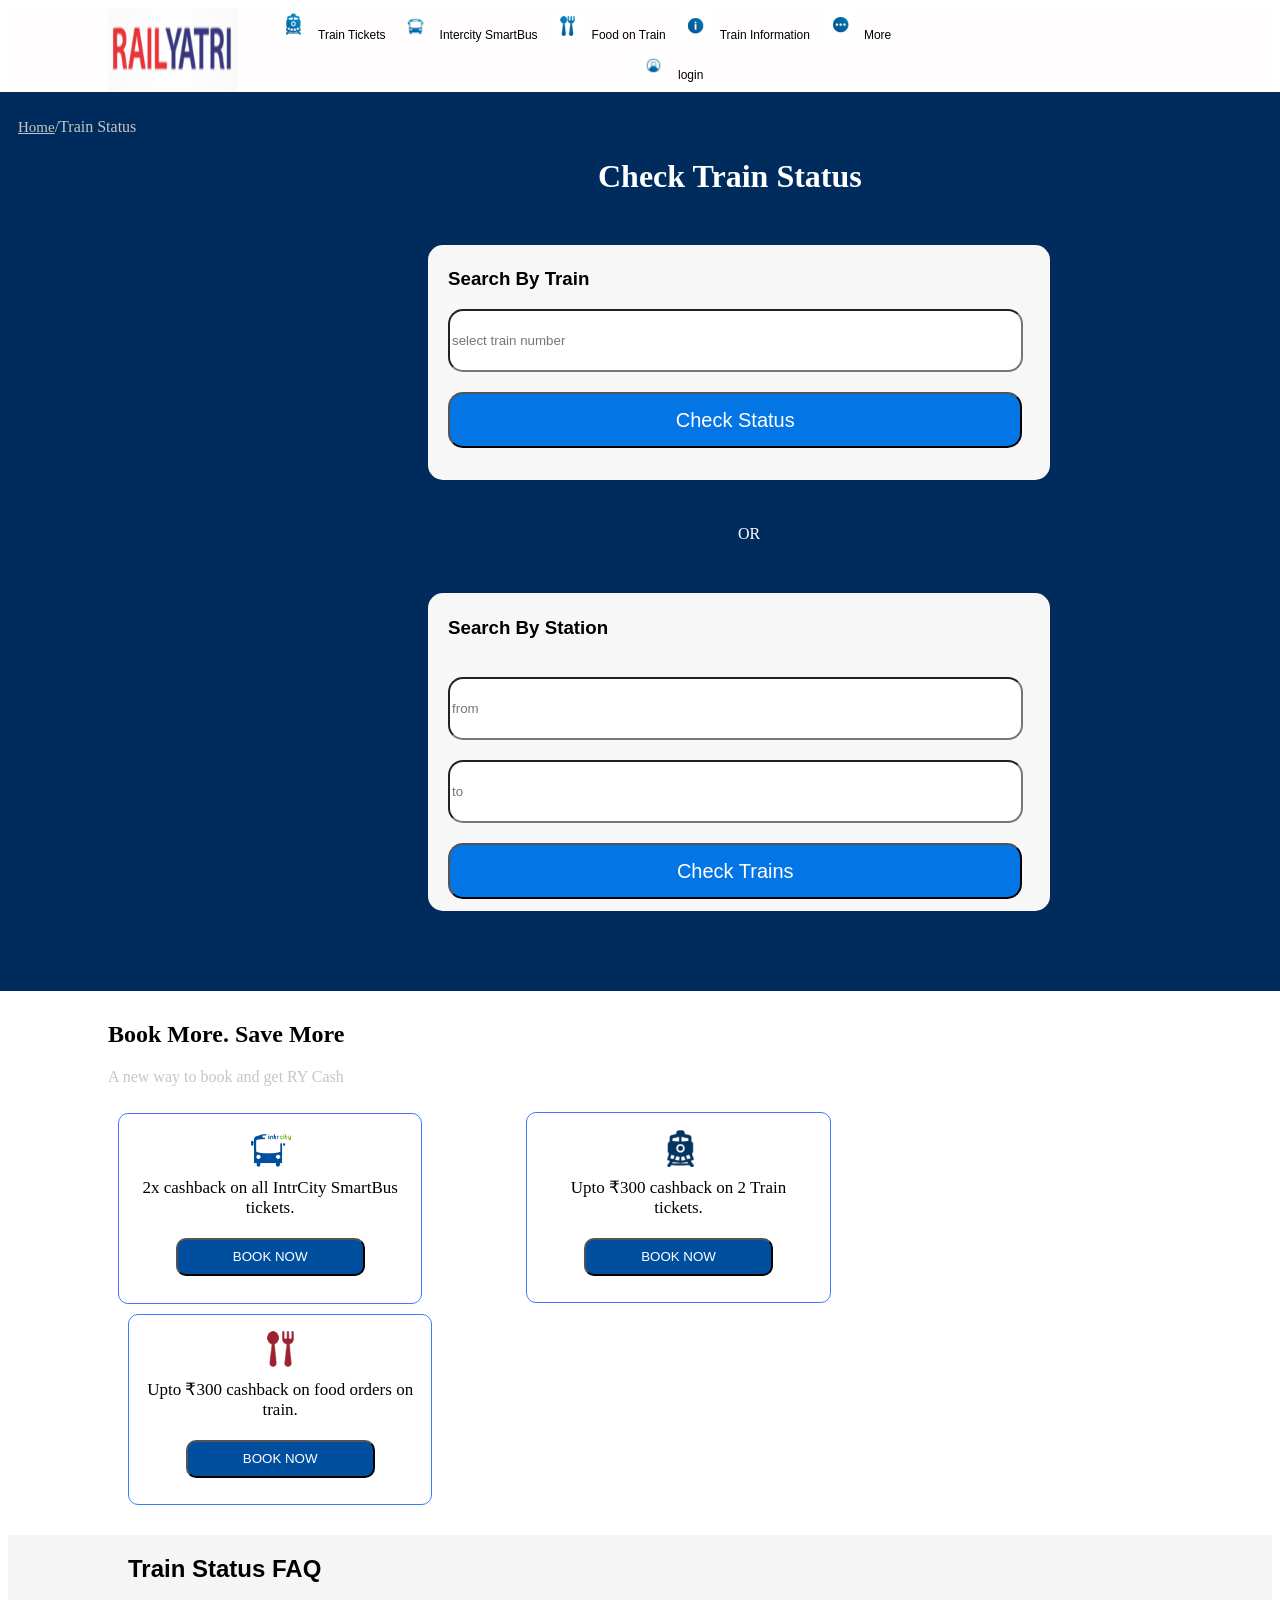
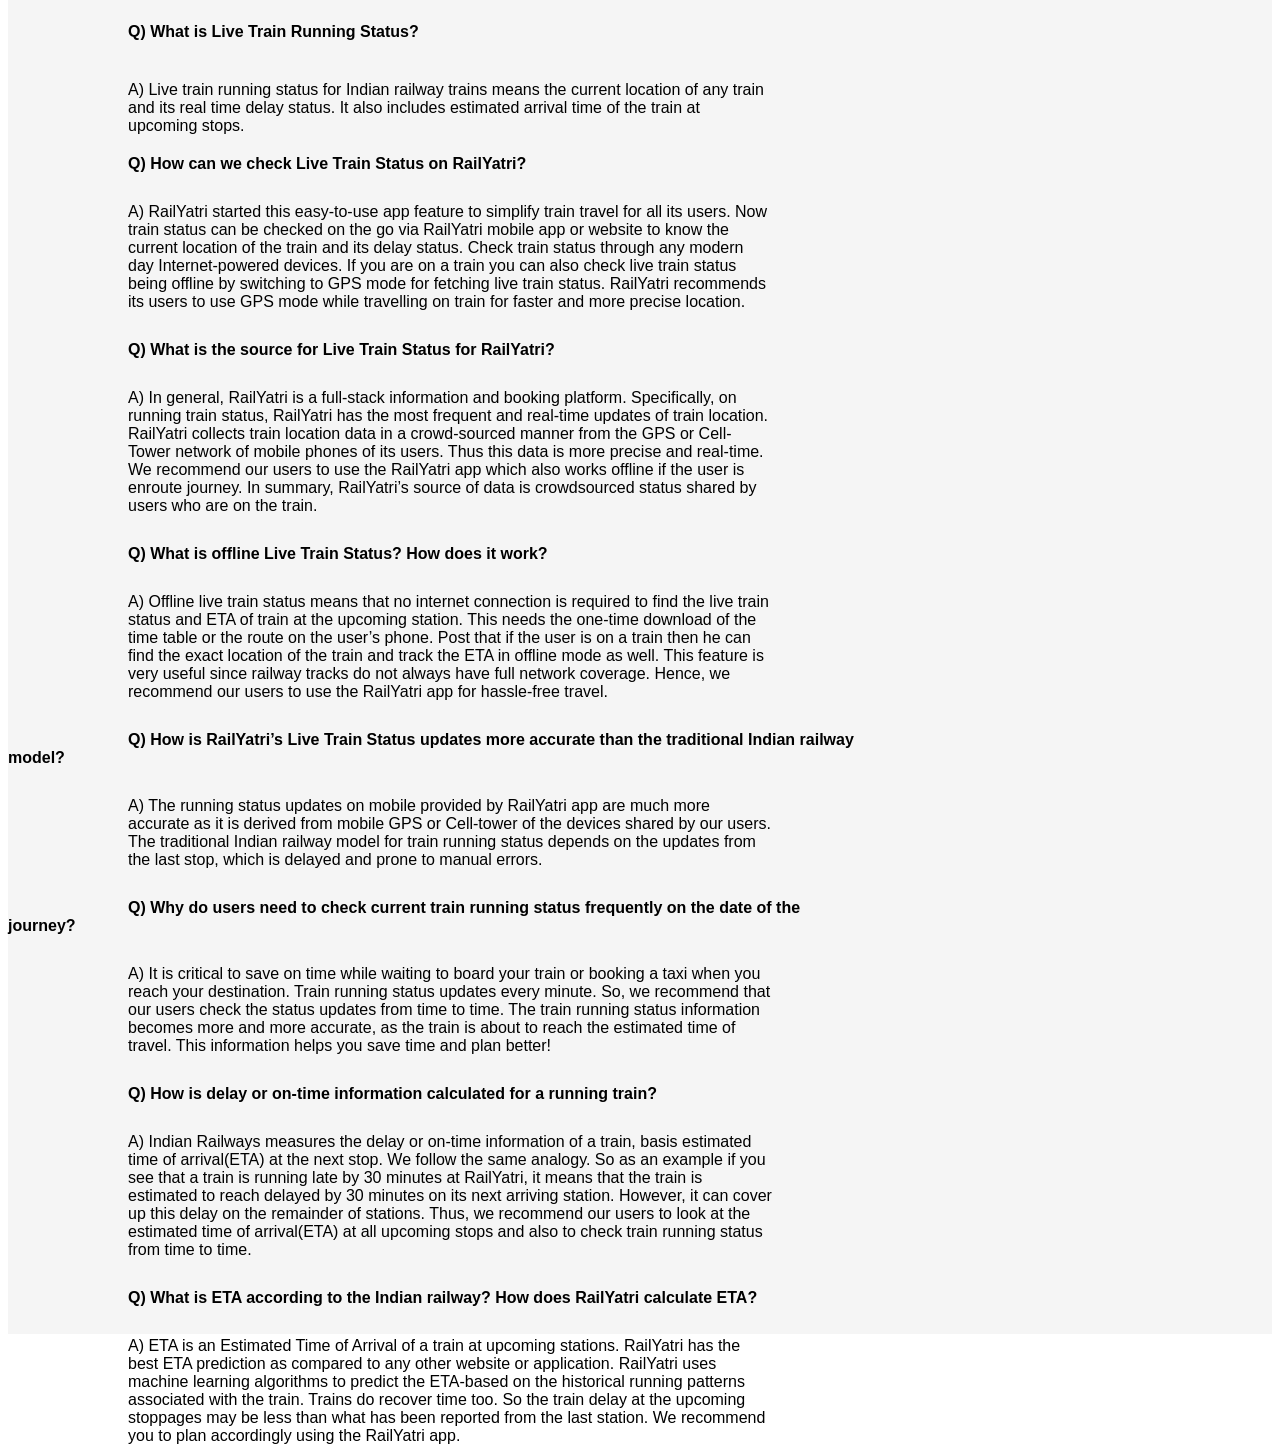
==== index.html @ 61f90746 "second chane" ====
<!DOCTYPE html>
<html lang="en">
<head>
    <meta charset="UTF-8">
    <meta http-equiv="X-UA-Compatible" content="IE=edge">
    <meta name="viewport" content="width=device-width, initial-scale=1.0">
    <title>Live Train Running Status</title>
    <link rel="stylesheet" href="style.css">
</head>
<body>
   <div class="navbar">
           <img src="1561011202376.png" alt="logo" class="navlogo">
           <div class="navlinks">
               <ul>
                   <a href="#"><li class="red"><img src="train8.jpg" alt="train" class="img1">Train Tickets</li></a>
                   <a href="#"><li class="red"><img src="bus2.jpg" alt="train" class="img1">Intercity SmartBus</li></a>
                   <a href="#"><li class="red"><img src="food2.jpg" alt="train" class="img1">Food on Train</li></a>
                   <a href="#"><li class="red"><img src="info2.jpg" alt="train" class="img1">Train Information</li></a>
                   <a href="#"><li class="red"><img src="more2.jpg" alt="train" class="img1">More</li></a>
                   <a href="#"><li class="red log"><img src="login2.jpg" alt="train" class="img1 log">login</li></a>
               </ul>
           </div>
        
    </div> 
<div class="block">
    <div><p style="color:rgb(197, 197, 197);"><a href="#" class="size">Home</a>/Train Status</p></div>
    <div class="cool"><h1>Check Train Status</h1></div>
    <div class="box1">
        <header><h3 style="font-family: -apple-system, BlinkMacSystemFont, 'Segoe UI', Roboto, Oxygen, Ubuntu, Cantarell, 'Open Sans', 'Helvetica Neue', sans-serif;">Search By Train</h3></header>
        <form>
        <input type="text" placeholder="select train number" class="box3">
        <button type="submit" class="box4" >Check Status</button>
        </form>
    </div>
   <div class="line">OR</div>
   <div class="box5">
   <header><header><h3 style="font-family: -apple-system, BlinkMacSystemFont, 'Segoe UI', Roboto, Oxygen, Ubuntu, Cantarell, 'Open Sans', 'Helvetica Neue', sans-serif;">Search By Station</h3></header></header>
   <form>
       <input type="text" placeholder="from" class="box6">
       <input type="text" placeholder="to" class="box6">
       <button type="submit" class="box4" >Check Trains</button>
   </form>
   </div>
</div>
<div class="hall">
    <h2>Book More. Save More</h2>
    <p style="color:rgb(197, 197, 197)"> A new way to book and get RY Cash</p>
    <div class="hap">
        <ul>
            <li class="box7"><img src="train.jpg" alt="train" class="img"><br>2x cashback on all IntrCity SmartBus tickets.<br><button type="submit" class="but">BOOK NOW</button></li>
            <li class="box7"><img src="train2.jpg" alt="train" class="img"><br>Upto ₹300 cashback on 2 Train<br>tickets.<br><button type="submit" class="but">BOOK NOW</button></li>
            <li class="box7"><img src="food.jpg" alt="train" class="img"><br>Upto ₹300 cashback on food orders on train.<br><button type="submit" class="but">BOOK NOW</button></li>
        </ul>
    </div>
</div>
<div class="dud">
  <div><h2 class="dud1">Train Status FAQ</h2>
<p class="dud1 dud2"><b style="margin-top: 10px; margin-bottom: 10px;">Q) What is Live Train Running Status?</b><br>
 <div style= "margin-top: 10px; margin-bottom: 20px;" class="dud1">  
A) Live train running status for Indian railway trains means the current location of any train and its real time delay status. It also includes estimated arrival time of the train at upcoming stops.<br>
</div> 

<b class="dud1" style="margin-top: 10px; margin-bottom: 10px;">Q) How can we check Live Train Status on RailYatri?</b><br>
<div style="margin-top: 10px; margin-bottom: 30px;" class="dud1">
A) RailYatri started this easy-to-use app feature to simplify train travel for all its users. Now train status can be checked on the go via RailYatri mobile app or website to know the current location of the train and its delay status. Check train status through any modern day Internet-powered devices. If you are on a train you can also check live train status being offline by switching to GPS mode for fetching live train status. RailYatri recommends its users to use GPS mode while travelling on train for faster and more precise location.<br>
</div>

<b class="dud1" style="margin-top: 10px; margin-bottom: 10px;">Q) What is the source for Live Train Status for RailYatri?</b><br>
<div style="margin-top: 10px; margin-bottom: 30px;" class="dud1">
A) In general, RailYatri is a full-stack information and booking platform. Specifically, on running train status, RailYatri has the most frequent and real-time updates of train location. RailYatri collects train location data in a crowd-sourced manner from the GPS or Cell-Tower network of mobile phones of its users. Thus this data is more precise and real-time. We recommend our users to use the RailYatri app which also works offline if the user is enroute journey. In summary, RailYatri’s source of data is crowdsourced status shared by users who are on the train.<br>
</div>

<b class="dud1" style="margin-top: 10px; margin-bottom: 10px;">Q) What is offline Live Train Status? How does it work?</b><br>
<div style="margin-top: 10px; margin-bottom: 30px;" class="dud1">
A) Offline live train status means that no internet connection is required to find the live train status and ETA of train at the upcoming station. This needs the one-time download of the time table or the route on the user’s phone. Post that if the user is on a train then he can find the exact location of the train and track the ETA in offline mode as well. This feature is very useful since railway tracks do not always have full network coverage. Hence, we recommend our users to use the RailYatri app for hassle-free travel.<br>
</div>

<b class="dud1" style="margin-top: 10px; margin-bottom: 10px;">Q) How is RailYatri’s Live Train Status updates more accurate than the traditional Indian railway model?</b><br>
<div style="margin-top: 10px; margin-bottom: 30px;" class="dud1">A) The running status updates on mobile provided by RailYatri app are much more accurate as it is derived from mobile GPS or Cell-tower of the devices shared by our users. The traditional Indian railway model for train running status depends on the updates from the last stop, which is delayed and prone to manual errors.<br>
</div>

<b class="dud1" style="margin-top: 10px; margin-bottom: 10px;">Q) Why do users need to check current train running status frequently on the date of the journey?</b><br>
<div style="margin-top: 10px; margin-bottom: 30px;" class="dud1">A) It is critical to save on time while waiting to board your train or booking a taxi when you reach your destination. Train running status updates every minute. So, we recommend that our users check the status updates from time to time. The train running status information becomes more and more accurate, as the train is about to reach the estimated time of travel. This information helps you save time and plan better!<br>
</div>

<b class="dud1" style="margin-top: 10px; margin-bottom: 10px;">Q) How is delay or on-time information calculated for a running train?</b><br>
<div style="margin-top: 10px; margin-bottom: 30px;" class="dud1">A) Indian Railways measures the delay or on-time information of a train, basis estimated time of arrival(ETA) at the next stop. We follow the same analogy. So as an example if you see that a train is running late by 30 minutes at RailYatri, it means that the train is estimated to reach delayed by 30 minutes on its next arriving station. However, it can cover up this delay on the remainder of stations. Thus, we recommend our users to look at the estimated time of arrival(ETA) at all upcoming stops and also to check train running status from time to time.<br>
</div>

<b class="dud1" style="margin-top: 10px; margin-bottom: 10px;">Q) What is ETA according to the Indian railway? How does RailYatri calculate ETA?</b><br>
<div style="margin-top: 10px; margin-bottom: 30px;" class="dud1">A) ETA is an Estimated Time of Arrival of a train at upcoming stations. RailYatri has the best ETA prediction as compared to any other website or application. RailYatri uses machine learning algorithms to predict the ETA-based on the historical running patterns associated with the train. Trains do recover time too. So the train delay at the upcoming stoppages may be less than what has been reported from the last station. We recommend you to plan accordingly using the RailYatri app.<br></p>
</div>
</div>
</body>
</html>
---- style.css ----
.navbar{
    display: flex;
    padding: 60px, 160px;
    background-color: rgb(255, 253, 253);
}
.navlogo{
    width: 130px;
    margin-left: 100px;
    border-radius: 5%;
}
.navlinks{
flex: 1;
}
.navlinks ul{
     margin-left: 0px;
     display: inline;
}
.navlinks ul li{
    list-style: none;
    display: inline-block;
    margin-left: 0px;
    margin-right: 10px;
    padding: 10px, 0px;
    font-size: 12px;
}
.size{
    text-align: left;
    font-size: 15px;
    color: rgb(197, 197, 197);
}
.block{
    margin-left: -10px;
    margin-right: -10px;
    margin-top: 0px;
    padding:  80px;
    background-color: #002c5d;
    padding-left: 20px;
    padding-top: 10px;
}
.cool{
    margin-left: 580px;
    color: white
}
.box1{
    width: 8cm;
    height: 0.8cm;
    margin-left: 410px;
    margin-top: 50px;
    margin-right: 0px;
    background: #f7f7f7;
    border-radius: 15px;
     padding-left: 20px;
     padding-top: 5px;
     padding-bottom: 200px;
     padding-right: 300px;
    }
.box2{
    margin-top: 10px;
    margin-bottom: 10px;
    padding: 80px;
    width: 11.1cm;
    height: 0.02cm;
    background: white;
    border-radius: 15px;
}
.box3{
    width: 15cm;
    height: 15mm;
    border-radius: 15px;
    font-family: -apple-system, BlinkMacSystemFont, 'Segoe UI', Roboto, Oxygen, Ubuntu, Cantarell, 'Open Sans', 'Helvetica Neue', sans-serif;
}
.box4{
    margin-top: 20px;
    width: 15.2cm;
    height: 15mm;
    background: #0475e5;
    color: white;
    font-size: 20px;
    border-radius: 15px;
    font-family: -apple-system, BlinkMacSystemFont, 'Segoe UI', Roboto, Oxygen, Ubuntu, Cantarell, 'Open Sans', 'Helvetica Neue', sans-serif;
}
.line{
    margin-left: 720px;
    margin-top: 45px;
    color:white;
}
.box5{
    width: 8cm;
    height: 3cm;
    margin-left: 410px;
    margin-top: 50px;
    margin-right: 0px;
    background: #f7f7f7;
    border-radius: 15px;
     padding-left: 20px;
     padding-top: 5px;
     padding-bottom: 200px;
     padding-right: 300px;
    }
    .box6{
        width: 15cm;
        height: 15mm;
        border-radius: 15px;
        margin-top: 20px;
        font-family: -apple-system, BlinkMacSystemFont, 'Segoe UI', Roboto, Oxygen, Ubuntu, Cantarell, 'Open Sans', 'Helvetica Neue', sans-serif;
    }
.hall{
    margin-left: 100px;
    margin-top: 30px;
}
.box7{
    width: 8cm;
    height: 5cm;
    background: white;
    border-radius: 10px;
    border-style: solid;
    border-color: rgb(61, 122, 255);
    border-width: 1px;
}
.hap{
    flex: 5;
}
.hap ul{
    margin-left: -50px;
     display: inline;
}
.hap ul li{
    list-style: none;
    display: inline-block;
    margin-left: 20px;
    margin-right: 80px;
    padding: 10px, 50px;
    font-size: 17px;
    margin-top: 10px;
    text-align: center;
    
}
.but{
    margin-top: 20px;
    height: 1cm;
    width:  5cm;
    font-family: -apple-system, BlinkMacSystemFont, 'Segoe UI', Roboto, Oxygen, Ubuntu, Cantarell, 'Open Sans', 'Helvetica Neue', sans-serif;
    background: #004f9e;
    color: white;
    border-radius: 10px;
}
.img{
    width: 50px;
    margin-top: 10px;
}
.img1{
    width: 30px;
    margin-left: 0px;
    margin-right: 10px;
    margin-top: 0px;
    border-radius: 5%;
    margin-bottom: 0px;
    
}
.red{
    margin-bottom: 10px;
    color: black;
    font-family: -apple-system, BlinkMacSystemFont, 'Segoe UI', Roboto, Oxygen, Ubuntu, Cantarell, 'Open Sans', 'Helvetica Neue', sans-serif;
}
.log{
    margin-left: 400px;
}
.dud{
    margin-top: 30px;
    width: 100%;
    height: 37cm;
    background-color: #f5f5f5;
}
.dud1{
    margin-left: 80px;
    margin-bottom: 10px;
    padding-top: 20px;
    padding-left: 40px;
    padding-right: 200px;
    margin-right: 300px;
    font-family: -apple-system, BlinkMacSystemFont, 'Segoe UI', Roboto, Oxygen, Ubuntu, Cantarell, 'Open Sans', 'Helvetica Neue', sans-serif;
}
.dud2{
    margin-top: 20px;
    margin-bottom: 20px;
    color: black;
    font-family: -apple-system, BlinkMacSystemFont, 'Segoe UI', Roboto, Oxygen, Ubuntu, Cantarell, 'Open Sans', 'Helvetica Neue', sans-serif;
}
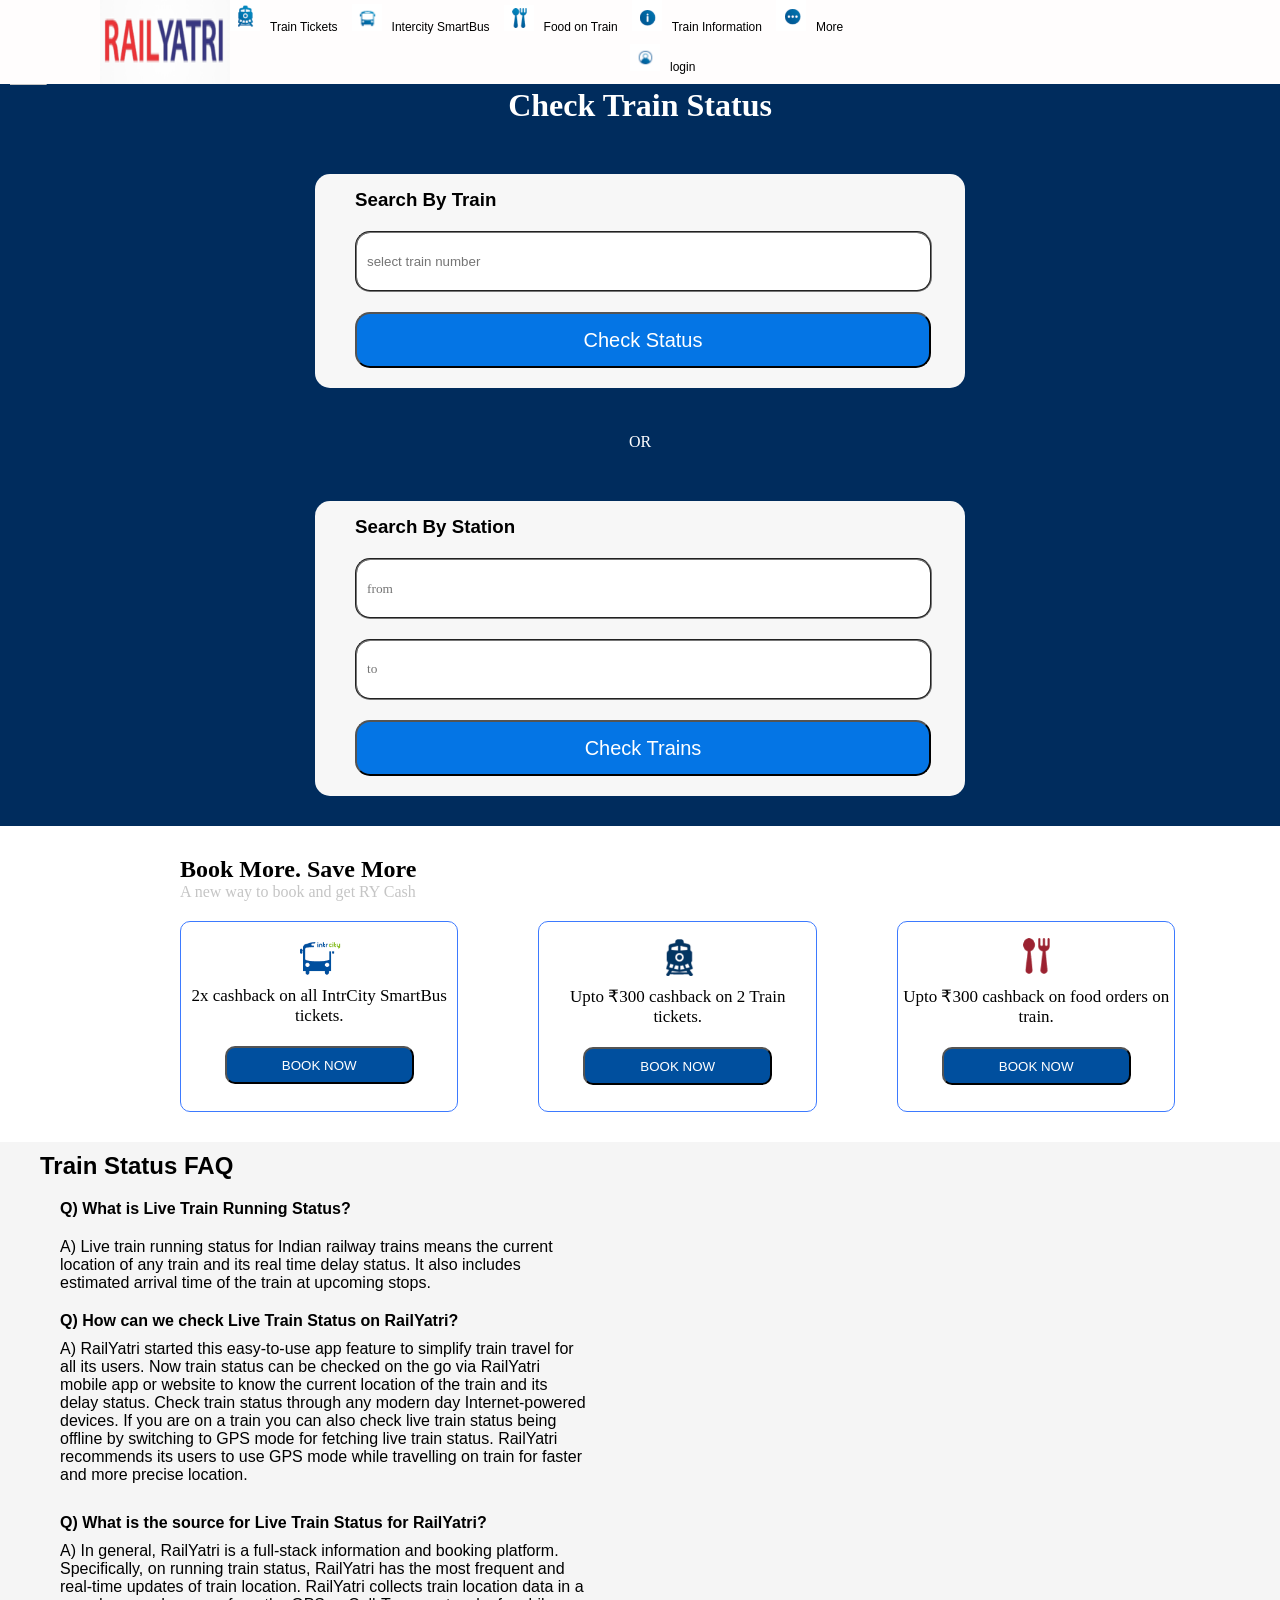
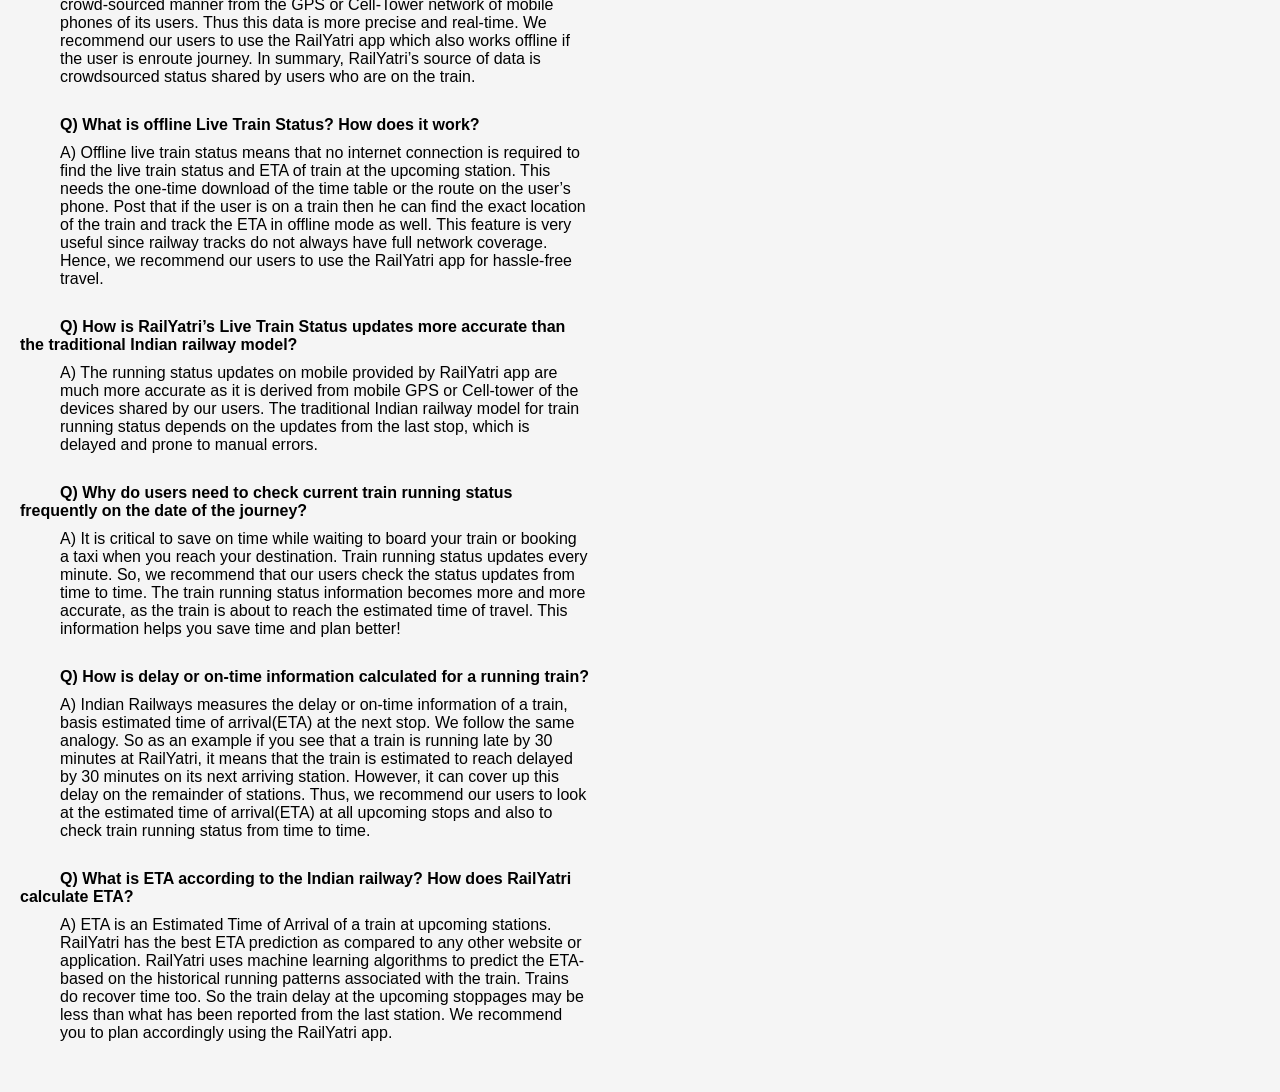
==== commit 3481e07d: "changess" ====
--- a/index.html
+++ b/index.html
@@ -6,10 +6,11 @@
     <meta name="viewport" content="width=device-width, initial-scale=1.0">
     <title>Live Train Running Status</title>
     <link rel="stylesheet" href="style.css">
+    <link rel="stylesheet" href="https://cdnjs.cloudflare.com/ajax/libs/font-awesome/4.7.0/css/font-awesome.min.css">
 </head>
 <body>
    <div class="navbar">
-           <img src="1561011202376.png" alt="logo" class="navlogo">
+           <img src="1561011202376.jpg" alt="logo" class="navlogo">
            <div class="navlinks">
                <ul>
                    <a href="#"><li class="red"><img src="train8.jpg" alt="train" class="img1">Train Tickets</li></a>
@@ -20,13 +21,12 @@
                    <a href="#"><li class="red log"><img src="login2.jpg" alt="train" class="img1 log">login</li></a>
                </ul>
            </div>
-        
     </div> 
 <div class="block">
-    <div><p style="color:rgb(197, 197, 197);"><a href="#" class="size">Home</a>/Train Status</p></div>
+    <div><p style="color:rgb(197, 197, 197);" class="size"><a href="#">Home</a>/Train Status</p></div>
     <div class="cool"><h1>Check Train Status</h1></div>
     <div class="box1">
-        <header><h3 style="font-family: -apple-system, BlinkMacSystemFont, 'Segoe UI', Roboto, Oxygen, Ubuntu, Cantarell, 'Open Sans', 'Helvetica Neue', sans-serif;">Search By Train</h3></header>
+        <header><h3 style="font-family: -apple-system, BlinkMacSystemFont, 'Segoe UI', Roboto, Oxygen, Ubuntu, Cantarell, 'Open Sans', 'Helvetica Neue', sans-serif; margin-left: 30px; margin-top: 10px;">Search By Train</h3></header>
         <form>
         <input type="text" placeholder="select train number" class="box3">
         <button type="submit" class="box4" >Check Status</button>
@@ -34,7 +34,7 @@
     </div>
    <div class="line">OR</div>
    <div class="box5">
-   <header><header><h3 style="font-family: -apple-system, BlinkMacSystemFont, 'Segoe UI', Roboto, Oxygen, Ubuntu, Cantarell, 'Open Sans', 'Helvetica Neue', sans-serif;">Search By Station</h3></header></header>
+   <header><header><h3 style="font-family: -apple-system, BlinkMacSystemFont, 'Segoe UI', Roboto, Oxygen, Ubuntu, Cantarell, 'Open Sans', 'Helvetica Neue', sans-serif; margin-left: 30px; margin-top: 10px;">Search By Station</h3></header></header>
    <form>
        <input type="text" placeholder="from" class="box6">
        <input type="text" placeholder="to" class="box6">
@@ -55,6 +55,7 @@
 </div>
 <div class="dud">
   <div><h2 class="dud1">Train Status FAQ</h2>
+<div class="dud3">
 <p class="dud1 dud2"><b style="margin-top: 10px; margin-bottom: 10px;">Q) What is Live Train Running Status?</b><br>
  <div style= "margin-top: 10px; margin-bottom: 20px;" class="dud1">  
 A) Live train running status for Indian railway trains means the current location of any train and its real time delay status. It also includes estimated arrival time of the train at upcoming stops.<br>
@@ -91,5 +92,6 @@
 <div style="margin-top: 10px; margin-bottom: 30px;" class="dud1">A) ETA is an Estimated Time of Arrival of a train at upcoming stations. RailYatri has the best ETA prediction as compared to any other website or application. RailYatri uses machine learning algorithms to predict the ETA-based on the historical running patterns associated with the train. Trains do recover time too. So the train delay at the upcoming stoppages may be less than what has been reported from the last station. We recommend you to plan accordingly using the RailYatri app.<br></p>
 </div>
 </div>
+</div>
 </body>
 </html>
--- a/style.css
+++ b/style.css
@@ -1,7 +1,16 @@
+*{
+    overflow-x: visible;
+    margin: 0;
+    padding: 0;
+}
 .navbar{
     display: flex;
-    padding: 60px, 160px;
+   width: 100%;
     background-color: rgb(255, 253, 253);
+    position: fixed;
+    top: 0px;
+    left: 0px;
+    right: 0px;
 }
 .navlogo{
     width: 130px;
@@ -9,7 +18,9 @@
     border-radius: 5%;
 }
 .navlinks{
-flex: 1;
+display: flex;
+align-items: center;
+align-self: center;
 }
 .navlinks ul{
      margin-left: 0px;
@@ -20,120 +31,143 @@
     display: inline-block;
     margin-left: 0px;
     margin-right: 10px;
-    padding: 10px, 0px;
     font-size: 12px;
 }
 .size{
     text-align: left;
+    margin-left: 10px;
     font-size: 15px;
     color: rgb(197, 197, 197);
 }
+.size a{
+    color: rgb(197, 197, 197);
+}
 .block{
-    margin-left: -10px;
-    margin-right: -10px;
-    margin-top: 0px;
-    padding:  80px;
+    width: 100%;
+    margin-top: 50px;
     background-color: #002c5d;
-    padding-left: 20px;
-    padding-top: 10px;
+    padding-top: 20px;
+    padding-bottom: 30px;
+    height: auto;
 }
 .cool{
-    margin-left: 580px;
+    text-align: center;
     color: white
 }
 .box1{
-    width: 8cm;
-    height: 0.8cm;
-    margin-left: 410px;
+    width: 50%;
+    height: auto;
+    margin-left: auto;
     margin-top: 50px;
-    margin-right: 0px;
+    margin-right: auto;
     background: #f7f7f7;
     border-radius: 15px;
-     padding-left: 20px;
      padding-top: 5px;
-     padding-bottom: 200px;
-     padding-right: 300px;
-    }
-.box2{
-    margin-top: 10px;
+    padding-bottom: 10px;
+     padding-left: 10px;
+     padding-right: 0px;
+     display: block;
+    align-content: center;
+    }
+.box3{
+    margin-top: 20px;
+    padding-left: 10px;
+    width: 88%;
+    height: 15mm;
+    margin-right: -10px;
+    border-radius: 15px;
+    border-style: groove;
+    margin-left: 30px;
+    margin-right: auto;
+    font-family: -apple-system, BlinkMacSystemFont, 'Segoe UI', Roboto, Oxygen, Ubuntu, Cantarell, 'Open Sans', 'Helvetica Neue', sans-serif;
+}
+.box4{
+    margin-top: 20px;
+    width: 90%;
     margin-bottom: 10px;
-    padding: 80px;
-    width: 11.1cm;
-    height: 0.02cm;
-    background: white;
-    border-radius: 15px;
-}
-.box3{
-    width: 15cm;
-    height: 15mm;
-    border-radius: 15px;
-    font-family: -apple-system, BlinkMacSystemFont, 'Segoe UI', Roboto, Oxygen, Ubuntu, Cantarell, 'Open Sans', 'Helvetica Neue', sans-serif;
-}
-.box4{
-    margin-top: 20px;
-    width: 15.2cm;
     height: 15mm;
     background: #0475e5;
     color: white;
     font-size: 20px;
     border-radius: 15px;
-    font-family: -apple-system, BlinkMacSystemFont, 'Segoe UI', Roboto, Oxygen, Ubuntu, Cantarell, 'Open Sans', 'Helvetica Neue', sans-serif;
+    margin-left: 30px;
+    margin-right: auto;
+    font-family: -apple-system, BlinkMacSystemFont, 'Segoe UI', Roboto, Oxygen, Ubuntu, Cantarell, 'Open Sans', 'Helvetica Neue', sans-serif;
+   
 }
 .line{
-    margin-left: 720px;
+    text-align: center;
     margin-top: 45px;
     color:white;
 }
 .box5{
-    width: 8cm;
-    height: 3cm;
-    margin-left: 410px;
+    width: 50%;
+    height: auto;
+    margin-left: auto;
     margin-top: 50px;
-    margin-right: 0px;
+    margin-right: auto;
     background: #f7f7f7;
     border-radius: 15px;
-     padding-left: 20px;
      padding-top: 5px;
-     padding-bottom: 200px;
-     padding-right: 300px;
+     padding-bottom: 10px;
+     padding-left: 10px;
+     padding-right: 0px;
+     display: block;
+    align-content: center;
     }
     .box6{
-        width: 15cm;
+        margin-top: 20px;
+        padding-left: 10px;
+        width: 88%;
         height: 15mm;
+        margin-right: -10px;
         border-radius: 15px;
-        margin-top: 20px;
-        font-family: -apple-system, BlinkMacSystemFont, 'Segoe UI', Roboto, Oxygen, Ubuntu, Cantarell, 'Open Sans', 'Helvetica Neue', sans-serif;
+        border-style: groove;
+        margin-left: 30px;
+        margin-right: auto;
+        font-family: -app
     }
 .hall{
     margin-left: 100px;
     margin-top: 30px;
 }
+.hall h2{
+    margin-left: 80px;
+}
+.hall p{
+    margin-left: 80px;
+}
 .box7{
-    width: 8cm;
+    width: 40%;
     height: 5cm;
     background: white;
     border-radius: 10px;
     border-style: solid;
     border-color: rgb(61, 122, 255);
     border-width: 1px;
+   
 }
 .hap{
-    flex: 5;
+   display: flex;
+   justify-content: space-between;
+   align-items: center;
+   margin-left: auto;
+   margin-right: auto;
+   z-index: 10;
+   flex-shrink: 2;
 }
 .hap ul{
-    margin-left: -50px;
-     display: inline;
+  display: flex;
+   flex-shrink: 2;
 }
 .hap ul li{
     list-style: none;
-    display: inline-block;
-    margin-left: 20px;
-    margin-right: 80px;
-    padding: 10px, 50px;
+    display: inline;
+    margin-left: 80px;
+    margin-right: auto;
     font-size: 17px;
-    margin-top: 10px;
+    margin-top: 20px;
     text-align: center;
-    
 }
 .but{
     margin-top: 20px;
@@ -147,6 +181,7 @@
 .img{
     width: 50px;
     margin-top: 10px;
+    
 }
 .img1{
     width: 30px;
@@ -155,34 +190,136 @@
     margin-top: 0px;
     border-radius: 5%;
     margin-bottom: 0px;
-    
+   
 }
 .red{
     margin-bottom: 10px;
     color: black;
     font-family: -apple-system, BlinkMacSystemFont, 'Segoe UI', Roboto, Oxygen, Ubuntu, Cantarell, 'Open Sans', 'Helvetica Neue', sans-serif;
+    
 }
 .log{
     margin-left: 400px;
+    
 }
 .dud{
     margin-top: 30px;
     width: 100%;
-    height: 37cm;
+    height: auto;
     background-color: #f5f5f5;
+    padding-top: 10px;
+    padding-bottom: 20px;
+}
+.dud3{
+    max-width: 570px;
+
+    margin-left: 20px;
+    margin-right: 10px;
 }
 .dud1{
-    margin-left: 80px;
+    margin-left: 40px;
     margin-bottom: 10px;
-    padding-top: 20px;
-    padding-left: 40px;
-    padding-right: 200px;
-    margin-right: 300px;
-    font-family: -apple-system, BlinkMacSystemFont, 'Segoe UI', Roboto, Oxygen, Ubuntu, Cantarell, 'Open Sans', 'Helvetica Neue', sans-serif;
+    font-family: -apple-system, BlinkMacSystemFont, 'Segoe UI', Roboto, Oxygen, Ubuntu, Cantarell, 'Open Sans', 'Helvetica Neue', sans-serif;
+    
 }
 .dud2{
     margin-top: 20px;
     margin-bottom: 20px;
     color: black;
     font-family: -apple-system, BlinkMacSystemFont, 'Segoe UI', Roboto, Oxygen, Ubuntu, Cantarell, 'Open Sans', 'Helvetica Neue', sans-serif;
-}
+    
+}
+@media screen and (max-width: 650px){
+    .navbar{
+        display: flex;
+        height: auto;
+    }
+    .navlogo{
+        margin-left: 0;
+    }
+    .navlinks ul{
+        display: none;
+    }
+    .block{
+        margin-top: 40px;
+        width: 100%;
+        text-align: center;
+        overflow-x: hidden;
+    }
+    .cool{
+        text-align: center;
+        margin-left: 0px;
+        margin-top: 10px;
+    }
+    .box1{
+        width: 80%;
+        margin-left: auto;
+        margin-right: auto;
+        text-align: left;
+        padding: 0;
+        height: auto;
+        padding-top: 10px;
+        padding-bottom: 10px;
+    }
+    .box3{
+        width: 90%;
+        border-style: groove;
+        margin-top: 10px;
+        margin-left: 10px;
+    }
+    .box4{
+        width: 95%;
+        margin-left: 10px;
+    }
+    .line{
+        text-align: center;
+        margin-left: 0;
+    }
+    .box5{
+        width: 80%;
+        margin-left: auto;
+        margin-right: auto;
+        text-align: left;
+        padding: 0;
+        height: auto;
+        padding-top: 10px;
+        padding-bottom: 10px;
+    }
+    .box6{
+        width: 90%;
+        border-style: groove;
+        margin-left: 10px;
+    }
+    .hap{
+        display: block;
+        margin-left: auto;
+        margin-right: auto;
+        text-align: center;
+    }
+    .hap ul{
+        display: block;
+        margin-top: 50px;
+    }
+    .hap ul li{
+        display: block;
+        margin-left: 0px;
+    }
+    .hall h2{
+       margin-left: -80px;
+       text-align: center;
+    }
+    .hall p{
+        margin-left: -80px;
+        text-align: center;
+    }
+    .box7{
+        width: 80%;
+    }
+    .checkbtn{
+       margin-left: 330px;
+       display: block;
+    }
+    #check:checked ~ ul{
+        left: 100%;
+    }
+}
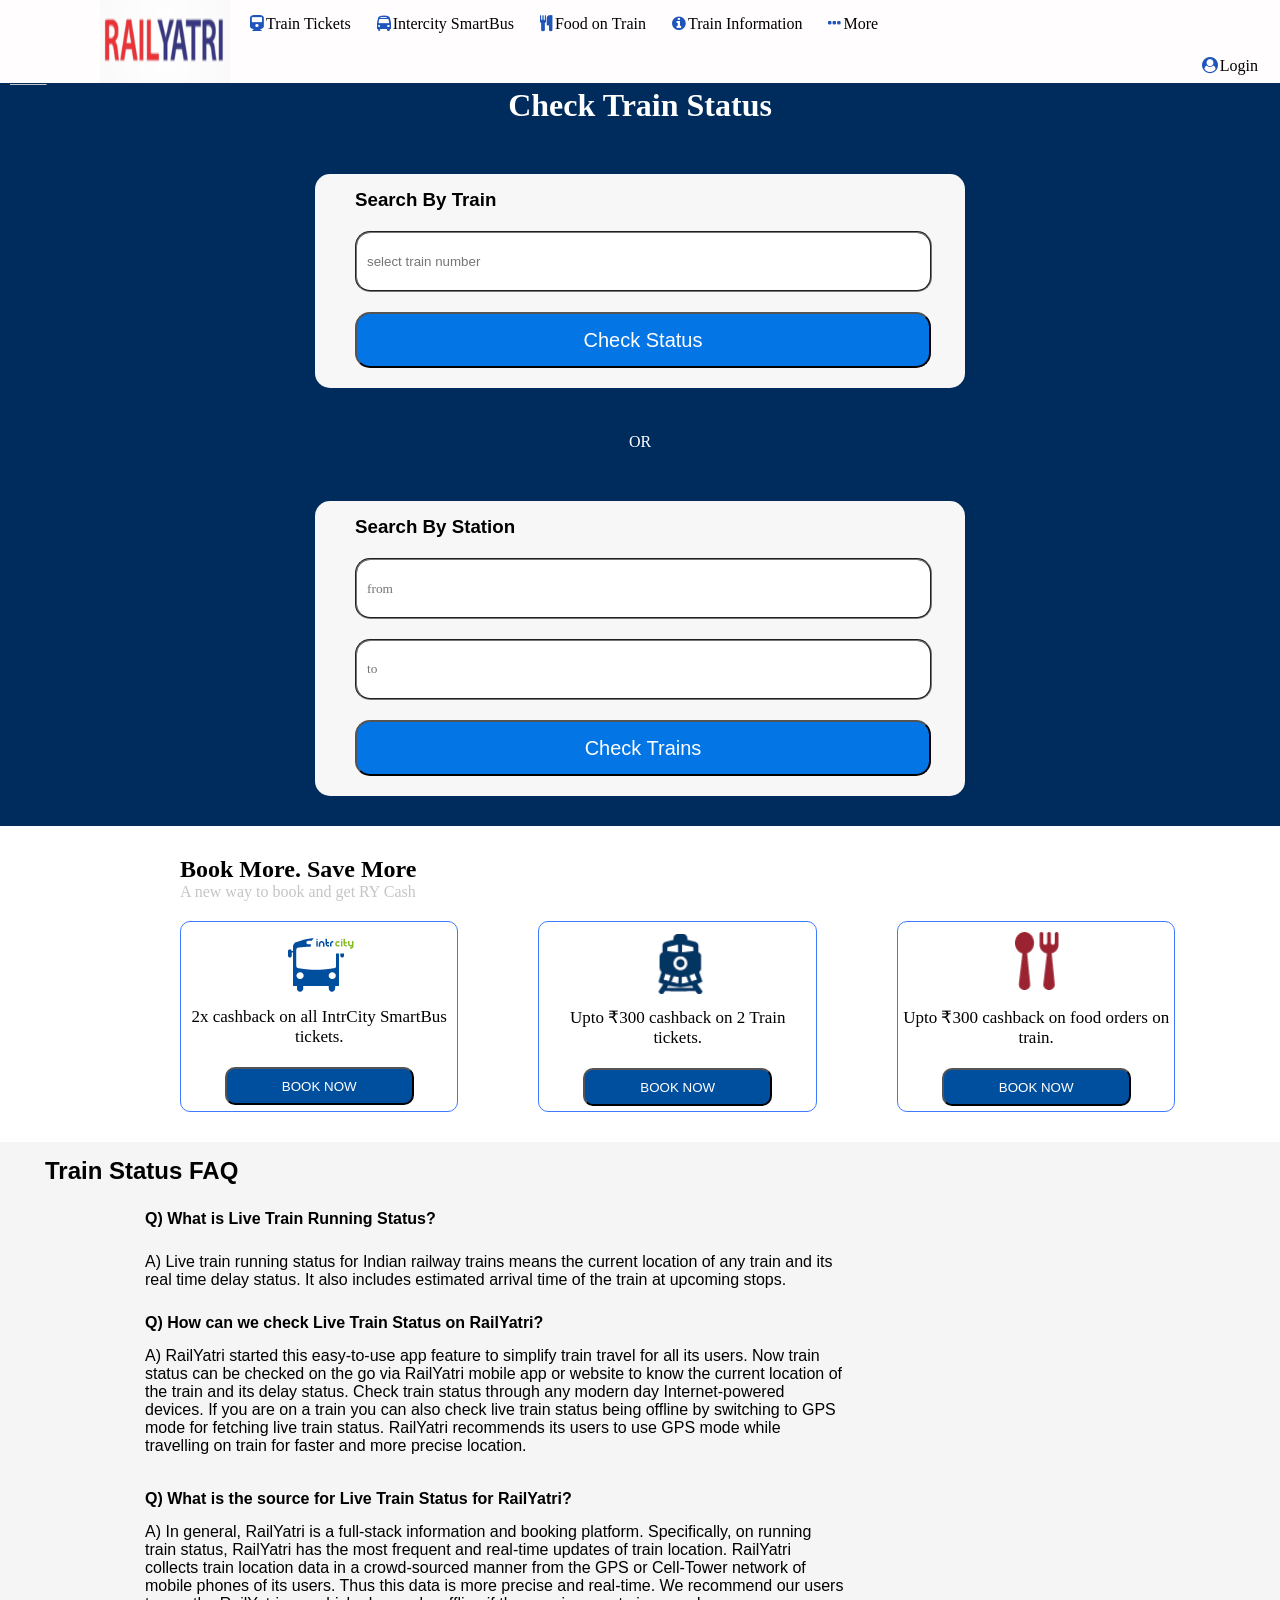
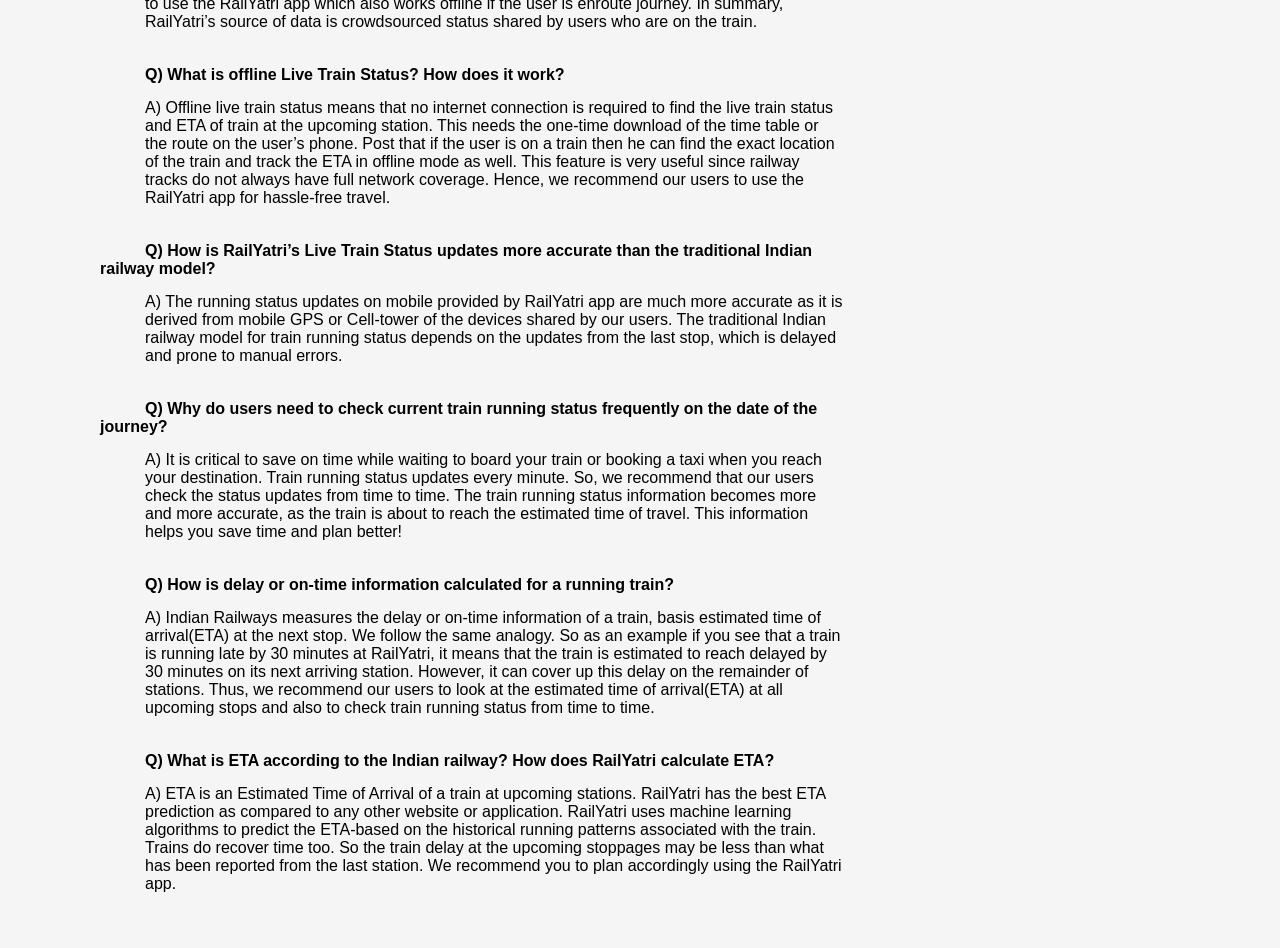
==== commit ce8a5b8d: "changesfive" ====
--- a/index.html
+++ b/index.html
@@ -13,12 +13,12 @@
            <img src="1561011202376.jpg" alt="logo" class="navlogo">
            <div class="navlinks">
                <ul>
-                   <a href="#"><li class="red"><img src="train8.jpg" alt="train" class="img1">Train Tickets</li></a>
-                   <a href="#"><li class="red"><img src="bus2.jpg" alt="train" class="img1">Intercity SmartBus</li></a>
-                   <a href="#"><li class="red"><img src="food2.jpg" alt="train" class="img1">Food on Train</li></a>
-                   <a href="#"><li class="red"><img src="info2.jpg" alt="train" class="img1">Train Information</li></a>
-                   <a href="#"><li class="red"><img src="more2.jpg" alt="train" class="img1">More</li></a>
-                   <a href="#"><li class="red log"><img src="login2.jpg" alt="train" class="img1 log">login</li></a>
+                   <li class="red"><i class="fa fa-train"><a href="#">Train Tickets</a></i></li>
+                   <li class="red"><i class="fa fa-bus"><a href="#">Intercity SmartBus</a></i></li>
+                   <li class="red"><i class="fa fa-cutlery"><a href="#">Food on Train</a></i></li>
+                   <li class="red"><i class="fa fa-info-circle"><a href="#">Train Information</a></i></li>
+                   <li class="red"><i class="fa fa-ellipsis-h"><a href="#">More</a></i></li>
+                   <li class="red log" style="float: right; margin-left: 410px; margin-right: 20px;"><i class="fa fa-user-circle" style="float: right;"><a href="#">Login</a></i></li>
                </ul>
            </div>
     </div> 
@@ -56,40 +56,40 @@
 <div class="dud">
   <div><h2 class="dud1">Train Status FAQ</h2>
 <div class="dud3">
-<p class="dud1 dud2"><b style="margin-top: 10px; margin-bottom: 10px;">Q) What is Live Train Running Status?</b><br>
+<p class="dud2"><b class="dud1" style="margin-top: 10px; margin-bottom: 10px;">Q) What is Live Train Running Status?</b>
  <div style= "margin-top: 10px; margin-bottom: 20px;" class="dud1">  
-A) Live train running status for Indian railway trains means the current location of any train and its real time delay status. It also includes estimated arrival time of the train at upcoming stops.<br>
+A) Live train running status for Indian railway trains means the current location of any train and its real time delay status. It also includes estimated arrival time of the train at upcoming stops.
 </div> 
 
-<b class="dud1" style="margin-top: 10px; margin-bottom: 10px;">Q) How can we check Live Train Status on RailYatri?</b><br>
+<b class="dud1" style="margin-top: 10px; margin-bottom: 10px;">Q) How can we check Live Train Status on RailYatri?</b>
 <div style="margin-top: 10px; margin-bottom: 30px;" class="dud1">
-A) RailYatri started this easy-to-use app feature to simplify train travel for all its users. Now train status can be checked on the go via RailYatri mobile app or website to know the current location of the train and its delay status. Check train status through any modern day Internet-powered devices. If you are on a train you can also check live train status being offline by switching to GPS mode for fetching live train status. RailYatri recommends its users to use GPS mode while travelling on train for faster and more precise location.<br>
+A) RailYatri started this easy-to-use app feature to simplify train travel for all its users. Now train status can be checked on the go via RailYatri mobile app or website to know the current location of the train and its delay status. Check train status through any modern day Internet-powered devices. If you are on a train you can also check live train status being offline by switching to GPS mode for fetching live train status. RailYatri recommends its users to use GPS mode while travelling on train for faster and more precise location.
 </div>
 
-<b class="dud1" style="margin-top: 10px; margin-bottom: 10px;">Q) What is the source for Live Train Status for RailYatri?</b><br>
+<b class="dud1" style="margin-top: 10px; margin-bottom: 10px;">Q) What is the source for Live Train Status for RailYatri?</b>
 <div style="margin-top: 10px; margin-bottom: 30px;" class="dud1">
-A) In general, RailYatri is a full-stack information and booking platform. Specifically, on running train status, RailYatri has the most frequent and real-time updates of train location. RailYatri collects train location data in a crowd-sourced manner from the GPS or Cell-Tower network of mobile phones of its users. Thus this data is more precise and real-time. We recommend our users to use the RailYatri app which also works offline if the user is enroute journey. In summary, RailYatri’s source of data is crowdsourced status shared by users who are on the train.<br>
+A) In general, RailYatri is a full-stack information and booking platform. Specifically, on running train status, RailYatri has the most frequent and real-time updates of train location. RailYatri collects train location data in a crowd-sourced manner from the GPS or Cell-Tower network of mobile phones of its users. Thus this data is more precise and real-time. We recommend our users to use the RailYatri app which also works offline if the user is enroute journey. In summary, RailYatri’s source of data is crowdsourced status shared by users who are on the train.
 </div>
 
-<b class="dud1" style="margin-top: 10px; margin-bottom: 10px;">Q) What is offline Live Train Status? How does it work?</b><br>
+<b class="dud1" style="margin-top: 10px; margin-bottom: 10px;">Q) What is offline Live Train Status? How does it work?</b>
 <div style="margin-top: 10px; margin-bottom: 30px;" class="dud1">
-A) Offline live train status means that no internet connection is required to find the live train status and ETA of train at the upcoming station. This needs the one-time download of the time table or the route on the user’s phone. Post that if the user is on a train then he can find the exact location of the train and track the ETA in offline mode as well. This feature is very useful since railway tracks do not always have full network coverage. Hence, we recommend our users to use the RailYatri app for hassle-free travel.<br>
+A) Offline live train status means that no internet connection is required to find the live train status and ETA of train at the upcoming station. This needs the one-time download of the time table or the route on the user’s phone. Post that if the user is on a train then he can find the exact location of the train and track the ETA in offline mode as well. This feature is very useful since railway tracks do not always have full network coverage. Hence, we recommend our users to use the RailYatri app for hassle-free travel.
 </div>
 
-<b class="dud1" style="margin-top: 10px; margin-bottom: 10px;">Q) How is RailYatri’s Live Train Status updates more accurate than the traditional Indian railway model?</b><br>
-<div style="margin-top: 10px; margin-bottom: 30px;" class="dud1">A) The running status updates on mobile provided by RailYatri app are much more accurate as it is derived from mobile GPS or Cell-tower of the devices shared by our users. The traditional Indian railway model for train running status depends on the updates from the last stop, which is delayed and prone to manual errors.<br>
+<strong class="dud1" style="margin-top: 10px; margin-bottom: 10px;">Q) How is RailYatri’s Live Train Status updates more accurate than the traditional Indian railway model?</strong>
+<div style="margin-top: 10px; margin-bottom: 30px;" class="dud1">A) The running status updates on mobile provided by RailYatri app are much more accurate as it is derived from mobile GPS or Cell-tower of the devices shared by our users. The traditional Indian railway model for train running status depends on the updates from the last stop, which is delayed and prone to manual errors.
 </div>
 
-<b class="dud1" style="margin-top: 10px; margin-bottom: 10px;">Q) Why do users need to check current train running status frequently on the date of the journey?</b><br>
-<div style="margin-top: 10px; margin-bottom: 30px;" class="dud1">A) It is critical to save on time while waiting to board your train or booking a taxi when you reach your destination. Train running status updates every minute. So, we recommend that our users check the status updates from time to time. The train running status information becomes more and more accurate, as the train is about to reach the estimated time of travel. This information helps you save time and plan better!<br>
+<b class="dud1" style="margin-top: 10px; margin-bottom: 10px;">Q) Why do users need to check current train running status frequently on the date of the journey?</b>
+<div style="margin-top: 10px; margin-bottom: 30px;" class="dud1">A) It is critical to save on time while waiting to board your train or booking a taxi when you reach your destination. Train running status updates every minute. So, we recommend that our users check the status updates from time to time. The train running status information becomes more and more accurate, as the train is about to reach the estimated time of travel. This information helps you save time and plan better!
 </div>
 
-<b class="dud1" style="margin-top: 10px; margin-bottom: 10px;">Q) How is delay or on-time information calculated for a running train?</b><br>
-<div style="margin-top: 10px; margin-bottom: 30px;" class="dud1">A) Indian Railways measures the delay or on-time information of a train, basis estimated time of arrival(ETA) at the next stop. We follow the same analogy. So as an example if you see that a train is running late by 30 minutes at RailYatri, it means that the train is estimated to reach delayed by 30 minutes on its next arriving station. However, it can cover up this delay on the remainder of stations. Thus, we recommend our users to look at the estimated time of arrival(ETA) at all upcoming stops and also to check train running status from time to time.<br>
+<b class="dud1" style="margin-top: 10px; margin-bottom: 10px;">Q) How is delay or on-time information calculated for a running train?</b>
+<div style="margin-top: 10px; margin-bottom: 30px;" class="dud1">A) Indian Railways measures the delay or on-time information of a train, basis estimated time of arrival(ETA) at the next stop. We follow the same analogy. So as an example if you see that a train is running late by 30 minutes at RailYatri, it means that the train is estimated to reach delayed by 30 minutes on its next arriving station. However, it can cover up this delay on the remainder of stations. Thus, we recommend our users to look at the estimated time of arrival(ETA) at all upcoming stops and also to check train running status from time to time.
 </div>
 
-<b class="dud1" style="margin-top: 10px; margin-bottom: 10px;">Q) What is ETA according to the Indian railway? How does RailYatri calculate ETA?</b><br>
-<div style="margin-top: 10px; margin-bottom: 30px;" class="dud1">A) ETA is an Estimated Time of Arrival of a train at upcoming stations. RailYatri has the best ETA prediction as compared to any other website or application. RailYatri uses machine learning algorithms to predict the ETA-based on the historical running patterns associated with the train. Trains do recover time too. So the train delay at the upcoming stoppages may be less than what has been reported from the last station. We recommend you to plan accordingly using the RailYatri app.<br></p>
+<b class="dud1" style="margin-top: 10px; margin-bottom: 10px;">Q) What is ETA according to the Indian railway? How does RailYatri calculate ETA?</b>
+<div style="margin-top: 10px; margin-bottom: 30px;" class="dud1">A) ETA is an Estimated Time of Arrival of a train at upcoming stations. RailYatri has the best ETA prediction as compared to any other website or application. RailYatri uses machine learning algorithms to predict the ETA-based on the historical running patterns associated with the train. Trains do recover time too. So the train delay at the upcoming stoppages may be less than what has been reported from the last station. We recommend you to plan accordingly using the RailYatri app.</p>
 </div>
 </div>
 </div>
--- a/style.css
+++ b/style.css
@@ -23,13 +23,13 @@
 align-self: center;
 }
 .navlinks ul{
-     margin-left: 0px;
+     margin-left: 10px;
      display: inline;
 }
 .navlinks ul li{
     list-style: none;
     display: inline-block;
-    margin-left: 0px;
+    margin-left: 10px;
     margin-right: 10px;
     font-size: 12px;
 }
@@ -178,29 +178,27 @@
     color: white;
     border-radius: 10px;
 }
-.img{
-    width: 50px;
-    margin-top: 10px;
-    
-}
-.img1{
-    width: 30px;
-    margin-left: 0px;
-    margin-right: 10px;
-    margin-top: 0px;
-    border-radius: 5%;
-    margin-bottom: 0px;
-   
-}
 .red{
     margin-bottom: 10px;
     color: black;
     font-family: -apple-system, BlinkMacSystemFont, 'Segoe UI', Roboto, Oxygen, Ubuntu, Cantarell, 'Open Sans', 'Helvetica Neue', sans-serif;
-    
+    margin-left: 20px;
+    margin-top: 15px;
+    align-items: center;
+}
+.red a{
+    text-decoration: none;
+    color: black;
+    font-size: 1rem;
+    margin-left: 2px;
+}
+.red i{
+    color: rgb(31, 85, 187);
+    font-size: 1rem;
+    margin-right: 2px;
 }
 .log{
-    margin-left: 400px;
-    
+    float: right;
 }
 .dud{
     margin-top: 30px;
@@ -211,16 +209,16 @@
     padding-bottom: 20px;
 }
 .dud3{
-    max-width: 570px;
-
-    margin-left: 20px;
+    max-width: 750px;
+    display: block;
+    margin-left: 100px;
     margin-right: 10px;
 }
 .dud1{
     margin-left: 40px;
     margin-bottom: 10px;
     font-family: -apple-system, BlinkMacSystemFont, 'Segoe UI', Roboto, Oxygen, Ubuntu, Cantarell, 'Open Sans', 'Helvetica Neue', sans-serif;
-    
+    padding: 5px;
 }
 .dud2{
     margin-top: 20px;
@@ -315,11 +313,7 @@
     .box7{
         width: 80%;
     }
-    .checkbtn{
-       margin-left: 330px;
-       display: block;
-    }
-    #check:checked ~ ul{
-        left: 100%;
+    .dud1{
+        margin-left: 20px;
     }
 }
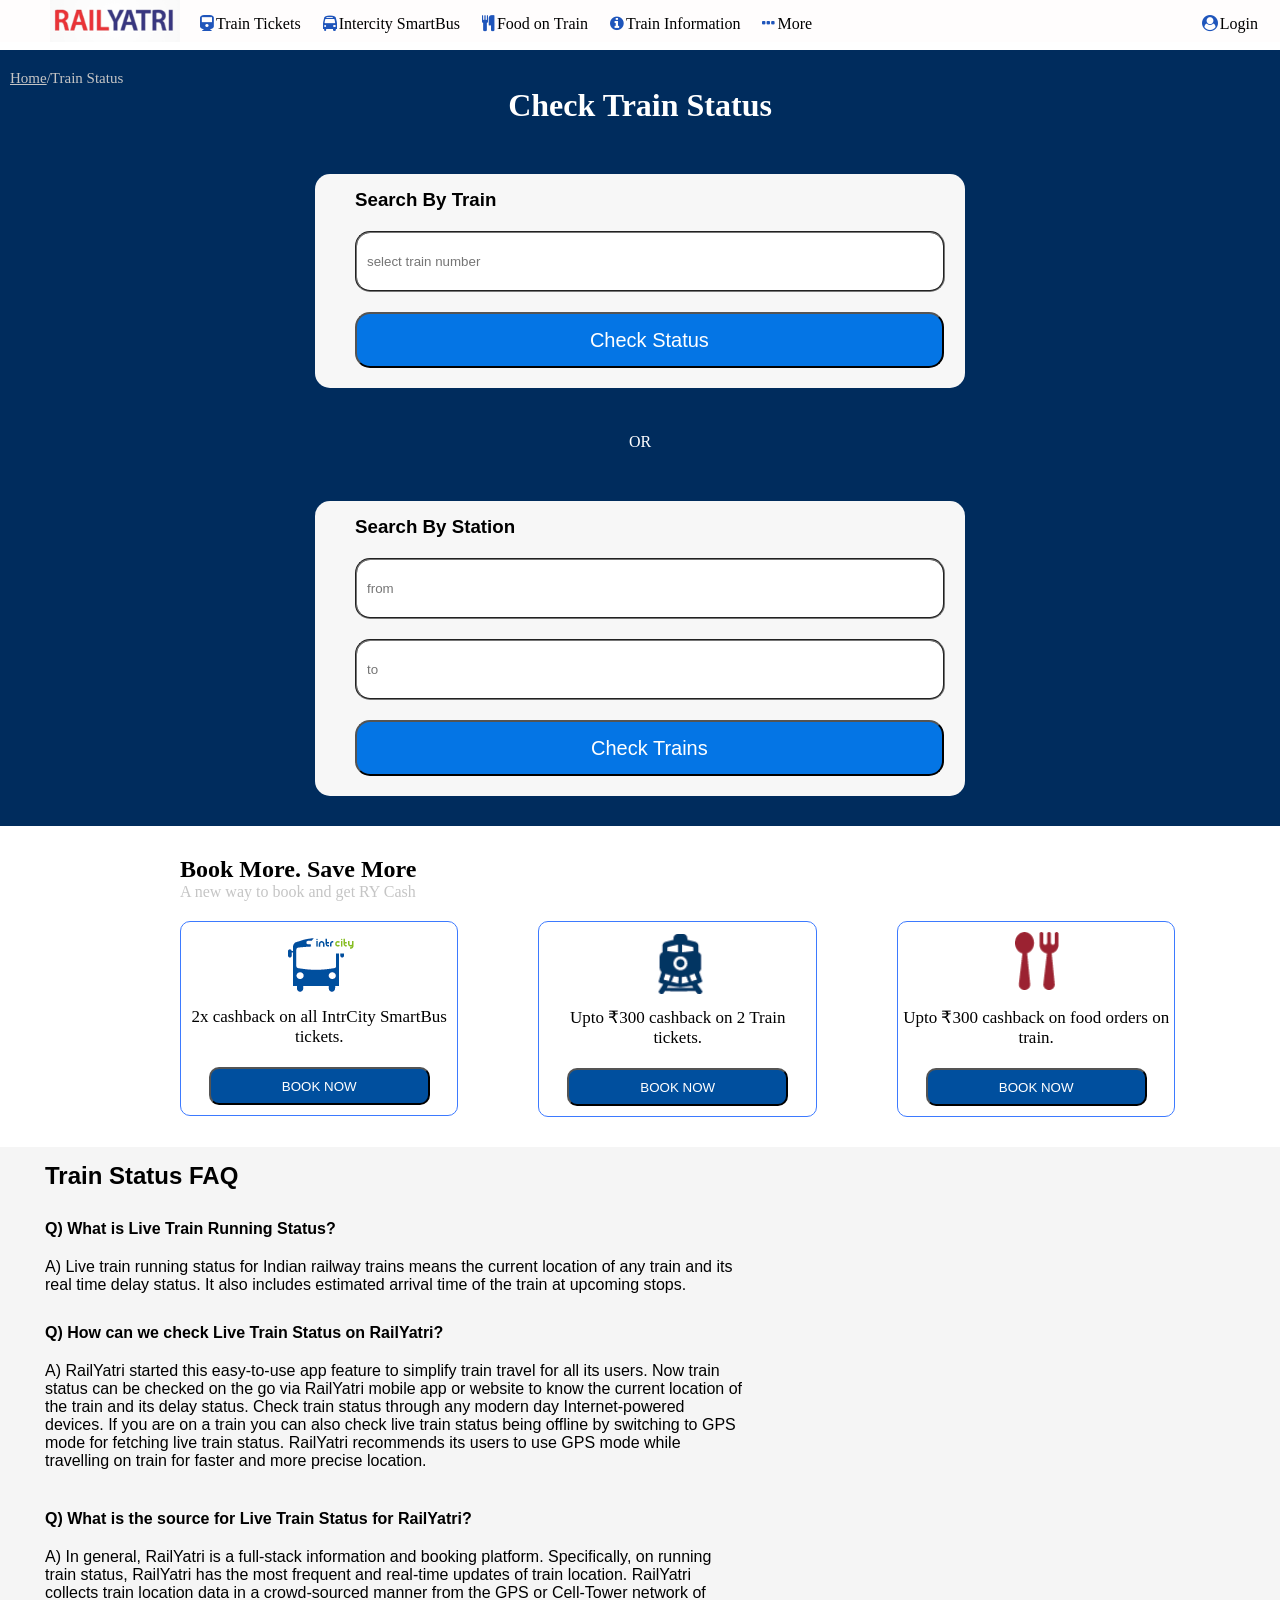
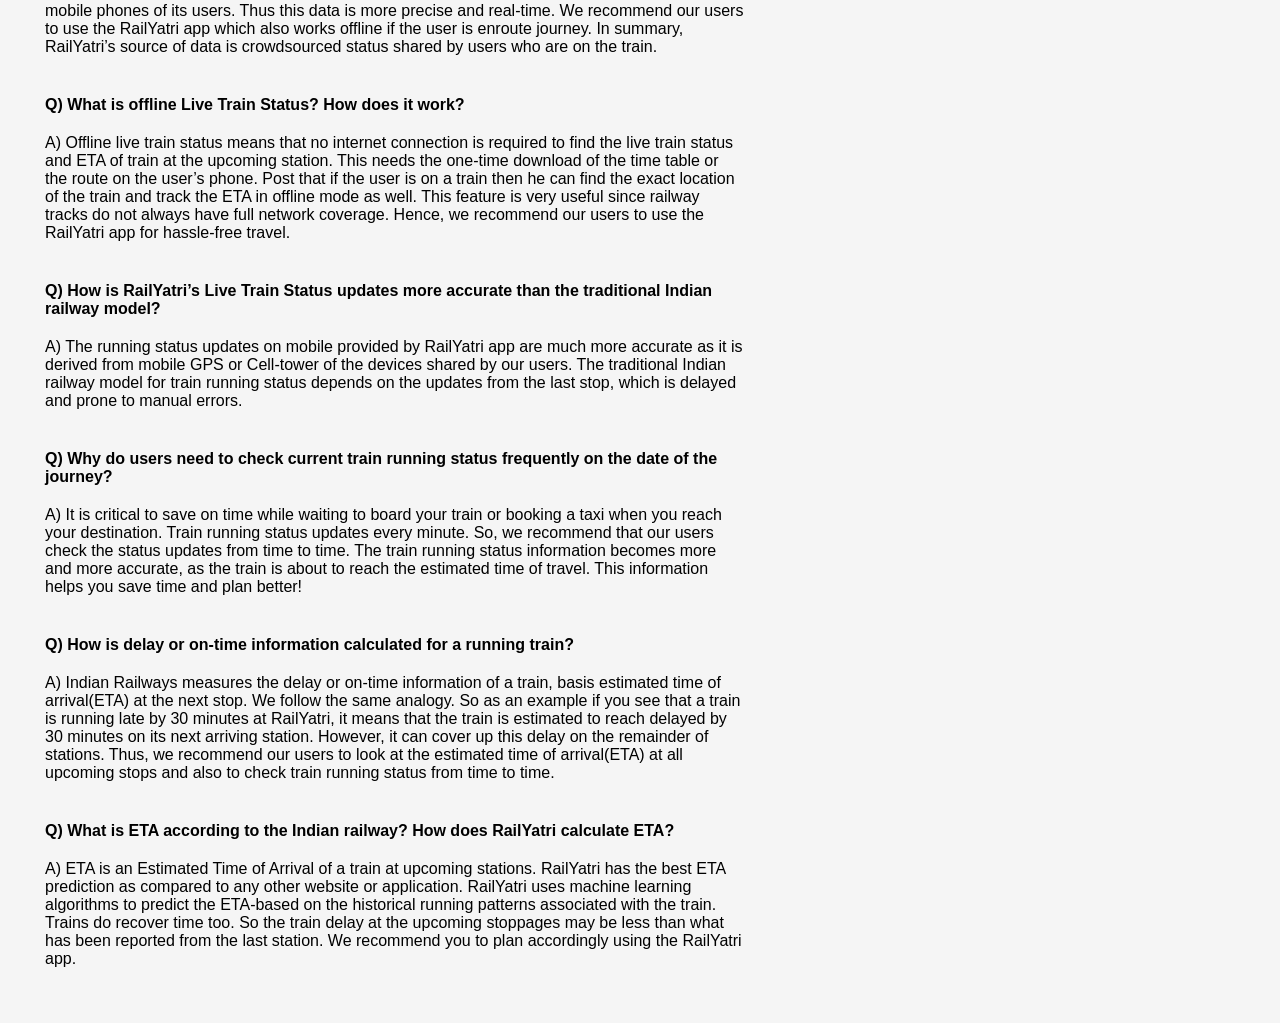
==== commit a0003a14: "changes8" ====
--- a/index.html
+++ b/index.html
@@ -12,13 +12,13 @@
    <div class="navbar">
            <img src="1561011202376.jpg" alt="logo" class="navlogo">
            <div class="navlinks">
-               <ul>
+               <ul class="navs">
                    <li class="red"><i class="fa fa-train"><a href="#">Train Tickets</a></i></li>
                    <li class="red"><i class="fa fa-bus"><a href="#">Intercity SmartBus</a></i></li>
                    <li class="red"><i class="fa fa-cutlery"><a href="#">Food on Train</a></i></li>
                    <li class="red"><i class="fa fa-info-circle"><a href="#">Train Information</a></i></li>
                    <li class="red"><i class="fa fa-ellipsis-h"><a href="#">More</a></i></li>
-                   <li class="red log" style="float: right; margin-left: 410px; margin-right: 20px;"><i class="fa fa-user-circle" style="float: right;"><a href="#">Login</a></i></li>
+                   <li class="red log"><i class="fa fa-user-circle" style="float: right;"><a href="#">Login</a></i></li>
                </ul>
            </div>
     </div> 
@@ -56,39 +56,39 @@
 <div class="dud">
   <div><h2 class="dud1">Train Status FAQ</h2>
 <div class="dud3">
-<p class="dud2"><b class="dud1" style="margin-top: 10px; margin-bottom: 10px;">Q) What is Live Train Running Status?</b>
+<p class="dud2"><h4 class="dud1" style="margin-top: 10px; margin-bottom: 10px;">Q) What is Live Train Running Status?</h4>
  <div style= "margin-top: 10px; margin-bottom: 20px;" class="dud1">  
 A) Live train running status for Indian railway trains means the current location of any train and its real time delay status. It also includes estimated arrival time of the train at upcoming stops.
 </div> 
 
-<b class="dud1" style="margin-top: 10px; margin-bottom: 10px;">Q) How can we check Live Train Status on RailYatri?</b>
+<h4 class="dud1" style="margin-top: 10px; margin-bottom: 10px;">Q) How can we check Live Train Status on RailYatri?</h4>
 <div style="margin-top: 10px; margin-bottom: 30px;" class="dud1">
 A) RailYatri started this easy-to-use app feature to simplify train travel for all its users. Now train status can be checked on the go via RailYatri mobile app or website to know the current location of the train and its delay status. Check train status through any modern day Internet-powered devices. If you are on a train you can also check live train status being offline by switching to GPS mode for fetching live train status. RailYatri recommends its users to use GPS mode while travelling on train for faster and more precise location.
 </div>
 
-<b class="dud1" style="margin-top: 10px; margin-bottom: 10px;">Q) What is the source for Live Train Status for RailYatri?</b>
+<h4 class="dud1" style="margin-top: 10px; margin-bottom: 10px;">Q) What is the source for Live Train Status for RailYatri?</h4>
 <div style="margin-top: 10px; margin-bottom: 30px;" class="dud1">
 A) In general, RailYatri is a full-stack information and booking platform. Specifically, on running train status, RailYatri has the most frequent and real-time updates of train location. RailYatri collects train location data in a crowd-sourced manner from the GPS or Cell-Tower network of mobile phones of its users. Thus this data is more precise and real-time. We recommend our users to use the RailYatri app which also works offline if the user is enroute journey. In summary, RailYatri’s source of data is crowdsourced status shared by users who are on the train.
 </div>
 
-<b class="dud1" style="margin-top: 10px; margin-bottom: 10px;">Q) What is offline Live Train Status? How does it work?</b>
+<h4 class="dud1" style="margin-top: 10px; margin-bottom: 10px;">Q) What is offline Live Train Status? How does it work?</h4>
 <div style="margin-top: 10px; margin-bottom: 30px;" class="dud1">
 A) Offline live train status means that no internet connection is required to find the live train status and ETA of train at the upcoming station. This needs the one-time download of the time table or the route on the user’s phone. Post that if the user is on a train then he can find the exact location of the train and track the ETA in offline mode as well. This feature is very useful since railway tracks do not always have full network coverage. Hence, we recommend our users to use the RailYatri app for hassle-free travel.
 </div>
 
-<strong class="dud1" style="margin-top: 10px; margin-bottom: 10px;">Q) How is RailYatri’s Live Train Status updates more accurate than the traditional Indian railway model?</strong>
+<h4 class="dud1" style="margin-top: 10px; margin-bottom: 10px;">Q) How is RailYatri’s Live Train Status updates more accurate than the traditional Indian railway model?</h4>
 <div style="margin-top: 10px; margin-bottom: 30px;" class="dud1">A) The running status updates on mobile provided by RailYatri app are much more accurate as it is derived from mobile GPS or Cell-tower of the devices shared by our users. The traditional Indian railway model for train running status depends on the updates from the last stop, which is delayed and prone to manual errors.
 </div>
 
-<b class="dud1" style="margin-top: 10px; margin-bottom: 10px;">Q) Why do users need to check current train running status frequently on the date of the journey?</b>
+<h4 class="dud1" style="margin-top: 10px; margin-bottom: 10px;">Q) Why do users need to check current train running status frequently on the date of the journey?</h4>
 <div style="margin-top: 10px; margin-bottom: 30px;" class="dud1">A) It is critical to save on time while waiting to board your train or booking a taxi when you reach your destination. Train running status updates every minute. So, we recommend that our users check the status updates from time to time. The train running status information becomes more and more accurate, as the train is about to reach the estimated time of travel. This information helps you save time and plan better!
 </div>
 
-<b class="dud1" style="margin-top: 10px; margin-bottom: 10px;">Q) How is delay or on-time information calculated for a running train?</b>
+<h4 class="dud1" style="margin-top: 10px; margin-bottom: 10px;">Q) How is delay or on-time information calculated for a running train?</h4>
 <div style="margin-top: 10px; margin-bottom: 30px;" class="dud1">A) Indian Railways measures the delay or on-time information of a train, basis estimated time of arrival(ETA) at the next stop. We follow the same analogy. So as an example if you see that a train is running late by 30 minutes at RailYatri, it means that the train is estimated to reach delayed by 30 minutes on its next arriving station. However, it can cover up this delay on the remainder of stations. Thus, we recommend our users to look at the estimated time of arrival(ETA) at all upcoming stops and also to check train running status from time to time.
 </div>
 
-<b class="dud1" style="margin-top: 10px; margin-bottom: 10px;">Q) What is ETA according to the Indian railway? How does RailYatri calculate ETA?</b>
+<h4 class="dud1" style="margin-top: 10px; margin-bottom: 10px;">Q) What is ETA according to the Indian railway? How does RailYatri calculate ETA?</h4>
 <div style="margin-top: 10px; margin-bottom: 30px;" class="dud1">A) ETA is an Estimated Time of Arrival of a train at upcoming stations. RailYatri has the best ETA prediction as compared to any other website or application. RailYatri uses machine learning algorithms to predict the ETA-based on the historical running patterns associated with the train. Trains do recover time too. So the train delay at the upcoming stoppages may be less than what has been reported from the last station. We recommend you to plan accordingly using the RailYatri app.</p>
 </div>
 </div>
--- a/style.css
+++ b/style.css
@@ -14,7 +14,7 @@
 }
 .navlogo{
     width: 130px;
-    margin-left: 100px;
+    margin-left: 50px;
     border-radius: 5%;
 }
 .navlinks{
@@ -23,16 +23,23 @@
 align-self: center;
 }
 .navlinks ul{
-     margin-left: 10px;
-     display: inline;
+  margin-left: 10px;
+  display: flex;
 }
 .navlinks ul li{
     list-style: none;
-    display: inline-block;
+    display: inline;
     margin-left: 10px;
     margin-right: 10px;
     font-size: 12px;
 }
+.navs li:last-child {
+    float: right;
+    right: 10px;
+    top: 0;
+    
+    position: absolute;
+  }
 .size{
     text-align: left;
     margin-left: 10px;
@@ -72,7 +79,7 @@
 .box3{
     margin-top: 20px;
     padding-left: 10px;
-    width: 88%;
+    width: 90%;
     height: 15mm;
     margin-right: -10px;
     border-radius: 15px;
@@ -83,7 +90,7 @@
 }
 .box4{
     margin-top: 20px;
-    width: 90%;
+    width: 92%;
     margin-bottom: 10px;
     height: 15mm;
     background: #0475e5;
@@ -118,14 +125,14 @@
     .box6{
         margin-top: 20px;
         padding-left: 10px;
-        width: 88%;
+        width: 90%;
         height: 15mm;
         margin-right: -10px;
         border-radius: 15px;
         border-style: groove;
         margin-left: 30px;
         margin-right: auto;
-        font-family: -app
+        font-family: -apple-system, BlinkMacSystemFont, 'Segoe UI', Roboto, Oxygen, Ubuntu, Cantarell, 'Open Sans', 'Helvetica Neue', sans-serif;
     }
 .hall{
     margin-left: 100px;
@@ -139,7 +146,7 @@
 }
 .box7{
     width: 40%;
-    height: 5cm;
+    height: max-content;
     background: white;
     border-radius: 10px;
     border-style: solid;
@@ -172,11 +179,12 @@
 .but{
     margin-top: 20px;
     height: 1cm;
-    width:  5cm;
+    width:  80%;
     font-family: -apple-system, BlinkMacSystemFont, 'Segoe UI', Roboto, Oxygen, Ubuntu, Cantarell, 'Open Sans', 'Helvetica Neue', sans-serif;
     background: #004f9e;
     color: white;
     border-radius: 10px;
+    margin-bottom: 10px;
 }
 .red{
     margin-bottom: 10px;
@@ -196,9 +204,6 @@
     color: rgb(31, 85, 187);
     font-size: 1rem;
     margin-right: 2px;
-}
-.log{
-    float: right;
 }
 .dud{
     margin-top: 30px;
@@ -211,8 +216,9 @@
 .dud3{
     max-width: 750px;
     display: block;
-    margin-left: 100px;
+    margin-left: 0px;
     margin-right: 10px;
+    text-align: left;
 }
 .dud1{
     margin-left: 40px;
@@ -262,7 +268,7 @@
     .box3{
         width: 90%;
         border-style: groove;
-        margin-top: 10px;
+        margin-top: 20px;
         margin-left: 10px;
     }
     .box4{
@@ -286,7 +292,7 @@
     .box6{
         width: 90%;
         border-style: groove;
-        margin-left: 10px;
+        margin-left: 15px;
     }
     .hap{
         display: block;
@@ -297,6 +303,8 @@
     .hap ul{
         display: block;
         margin-top: 50px;
+        margin-left: 60px;
+        margin-right: 20px;
     }
     .hap ul li{
         display: block;
@@ -313,7 +321,41 @@
     .box7{
         width: 80%;
     }
-    .dud1{
+    .dud3{
+        max-width: 100%;
+    }
+    
+}
+@media screen and (max-width: 950px){
+    .navlogo{
+        margin-left: 10px;
+    }
+    .navlinks ul{
+        margin-left: 2px;
+    }
+    .navlinks ul li{
+        margin-left: 0px;
+        margin-right: 0px;
+    }
+    .navs li:last-child{
+        position: relative;
+        margin-left: 30px;
+    }
+    .box3{
+        margin-left: 8px;
+    }
+    .box4{
+        margin-left: 8px;
+    }
+    .box6{
+        margin-left: 8px;
+    }
+    .hall{
+        margin-left: 0px;
+    }
+    .hap ul li{
         margin-left: 20px;
-    }
+        margin-right: 10px;
+    }
+
 }
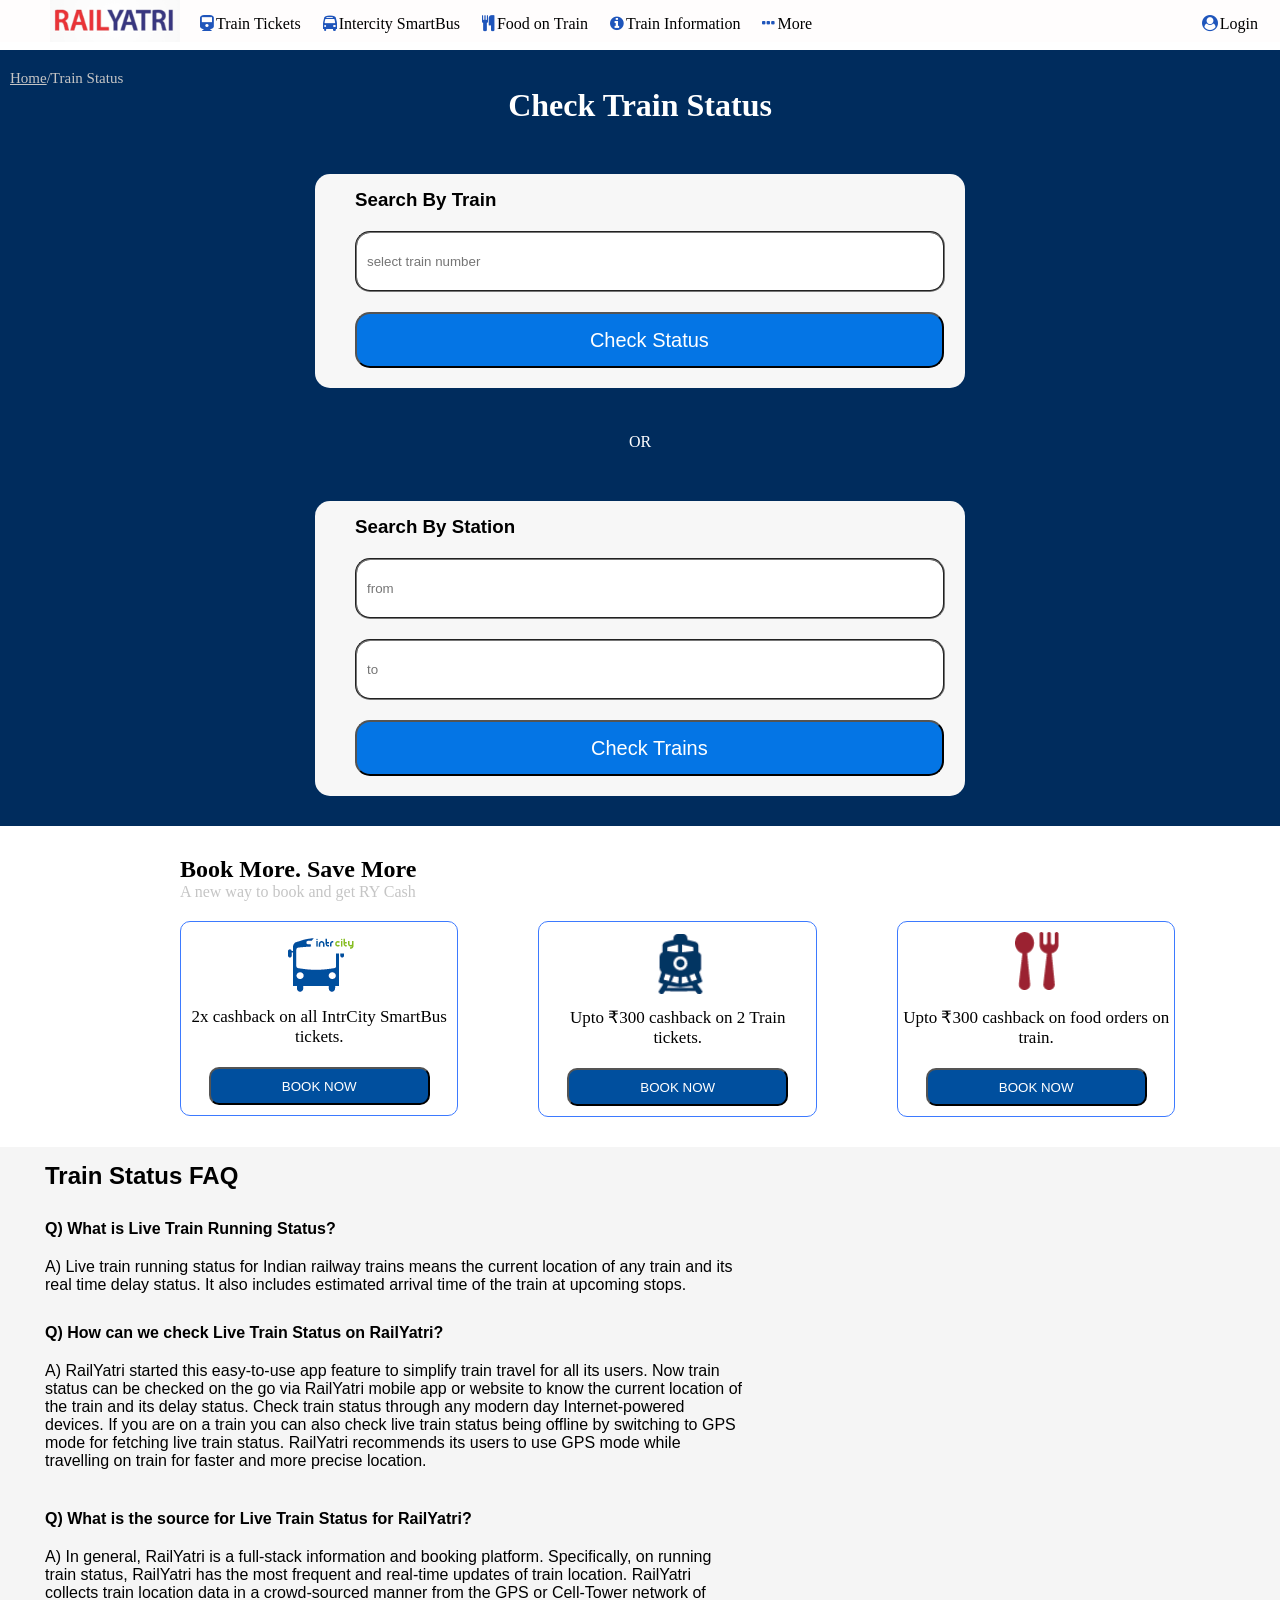
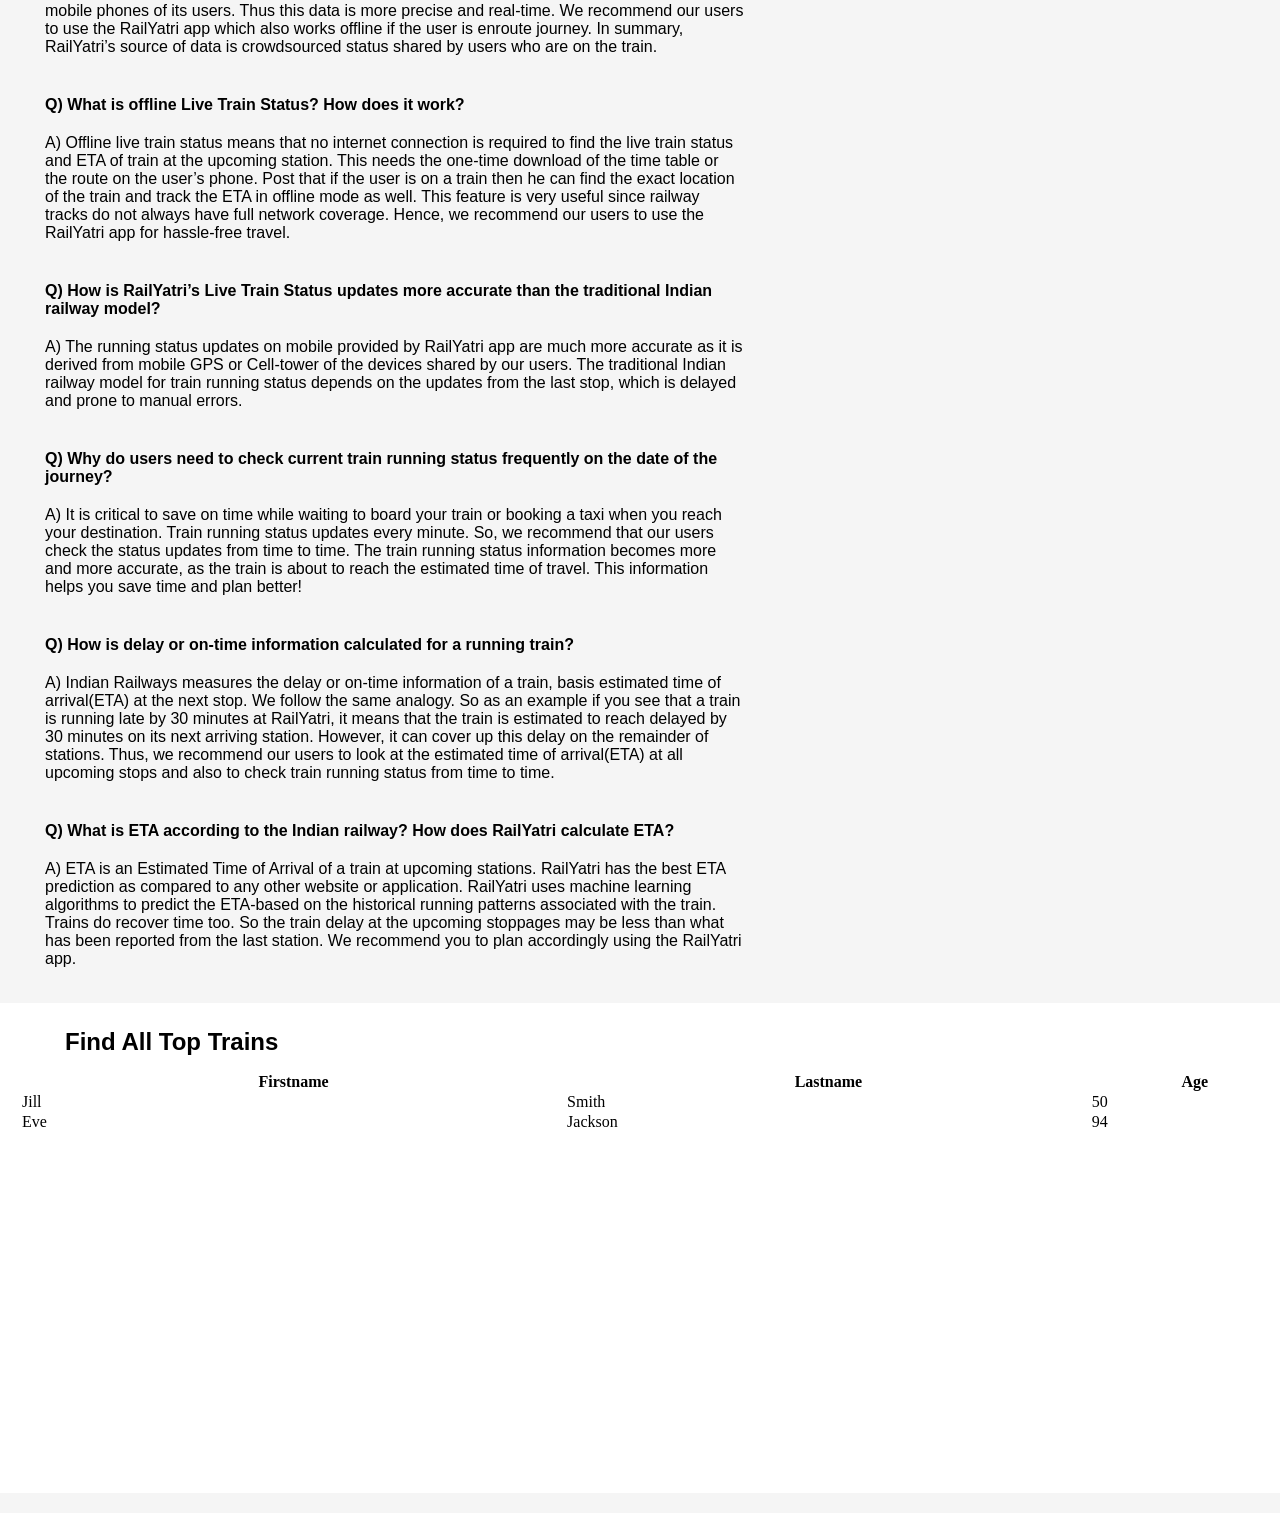
==== commit 4dbb732e: "changes6" ====
--- a/index.html
+++ b/index.html
@@ -93,5 +93,29 @@
 </div>
 </div>
 </div>
+<section class="fool">
+    <header>
+        <h2 class="dud1">Find All Top Trains</h2>
+    </header>
+    <div class="table">
+        <table style="width:100%">
+            <tr>
+              <th>Firstname</th>
+              <th>Lastname</th>
+              <th>Age</th>
+            </tr>
+            <tr>
+              <td>Jill</td>
+              <td>Smith</td>
+              <td>50</td>
+            </tr>
+            <tr>
+              <td>Eve</td>
+              <td>Jackson</td>
+              <td>94</td>
+            </tr>
+          </table>
+    </div>
+</section>
 </body>
 </html>
--- a/style.css
+++ b/style.css
@@ -334,7 +334,7 @@
         margin-left: 2px;
     }
     .navlinks ul li{
-        margin-left: 0px;
+        margin-left: 5px;
         margin-right: 0px;
     }
     .navs li:last-child{
@@ -358,4 +358,10 @@
         margin-right: 10px;
     }
 
-}+}
+.fool{
+    width: 100%;
+    height: 50vh;
+    background-color: white;
+    padding: 20px;
+}
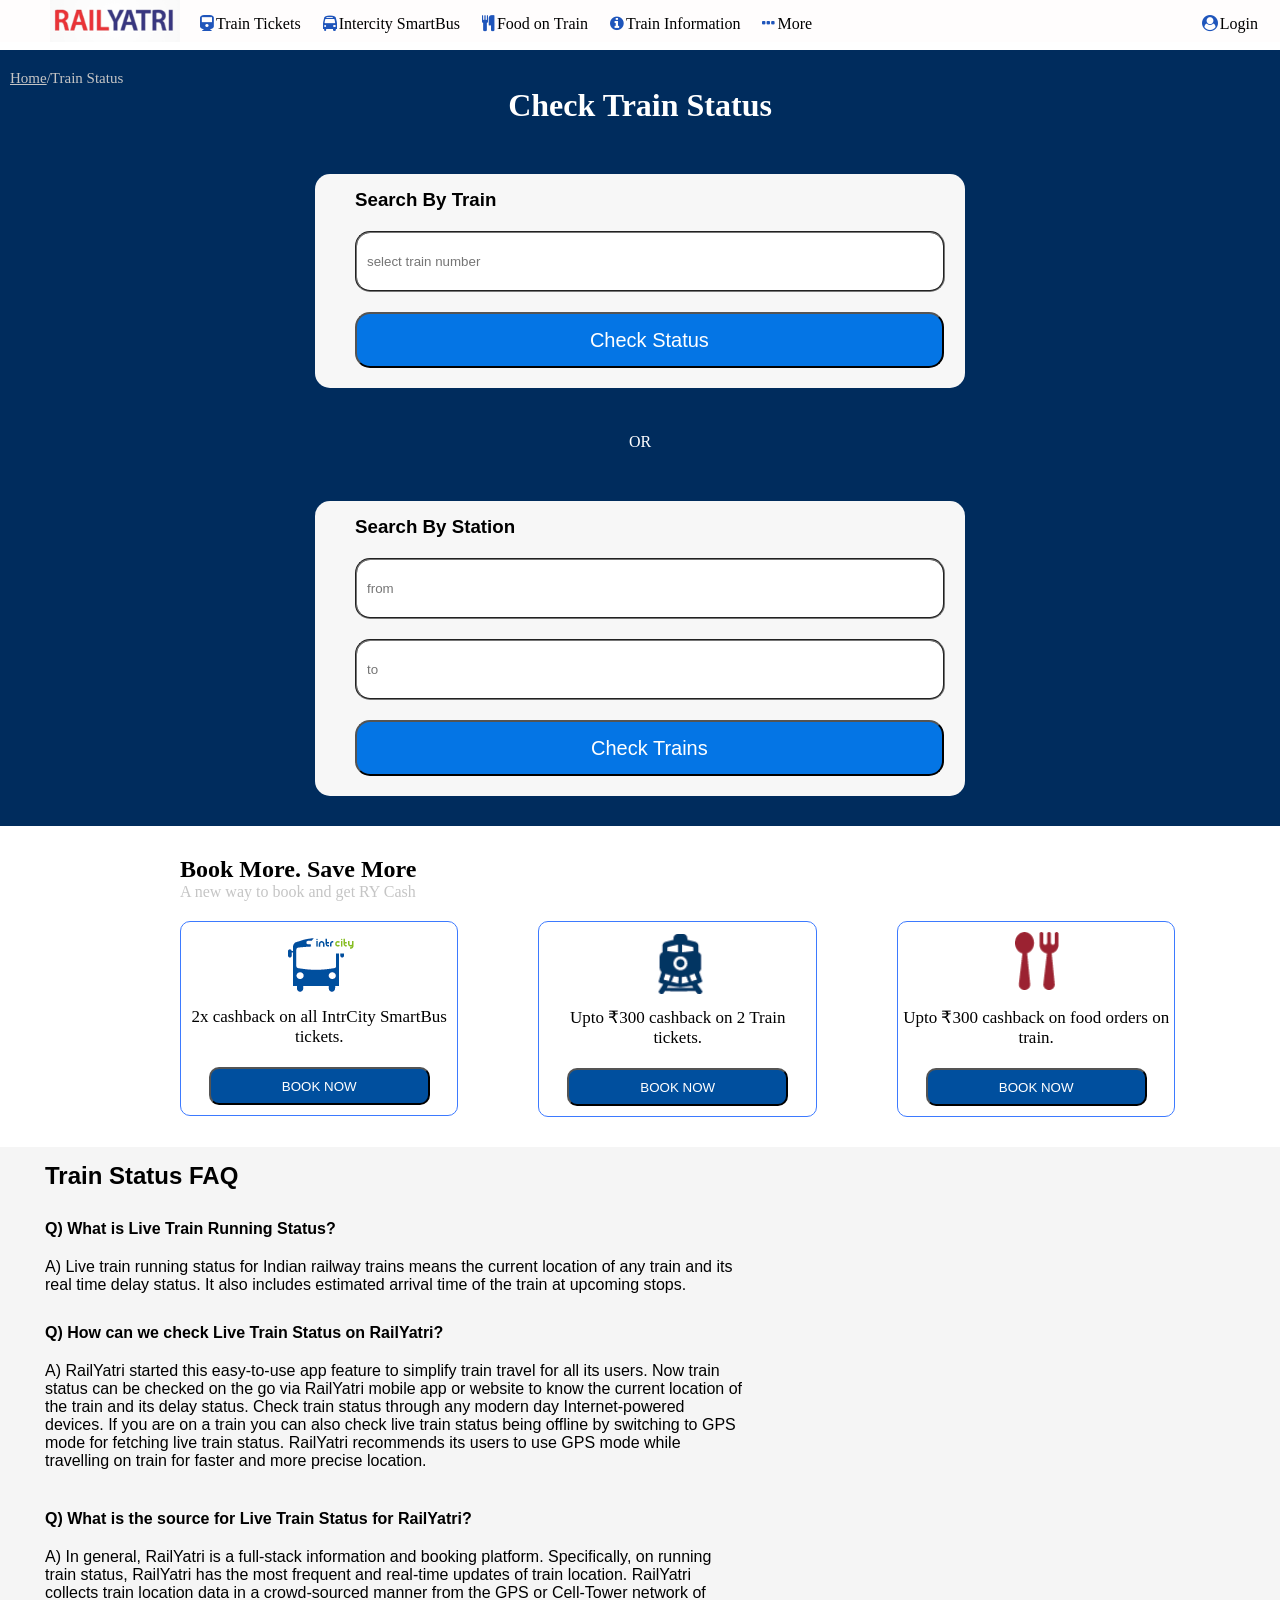
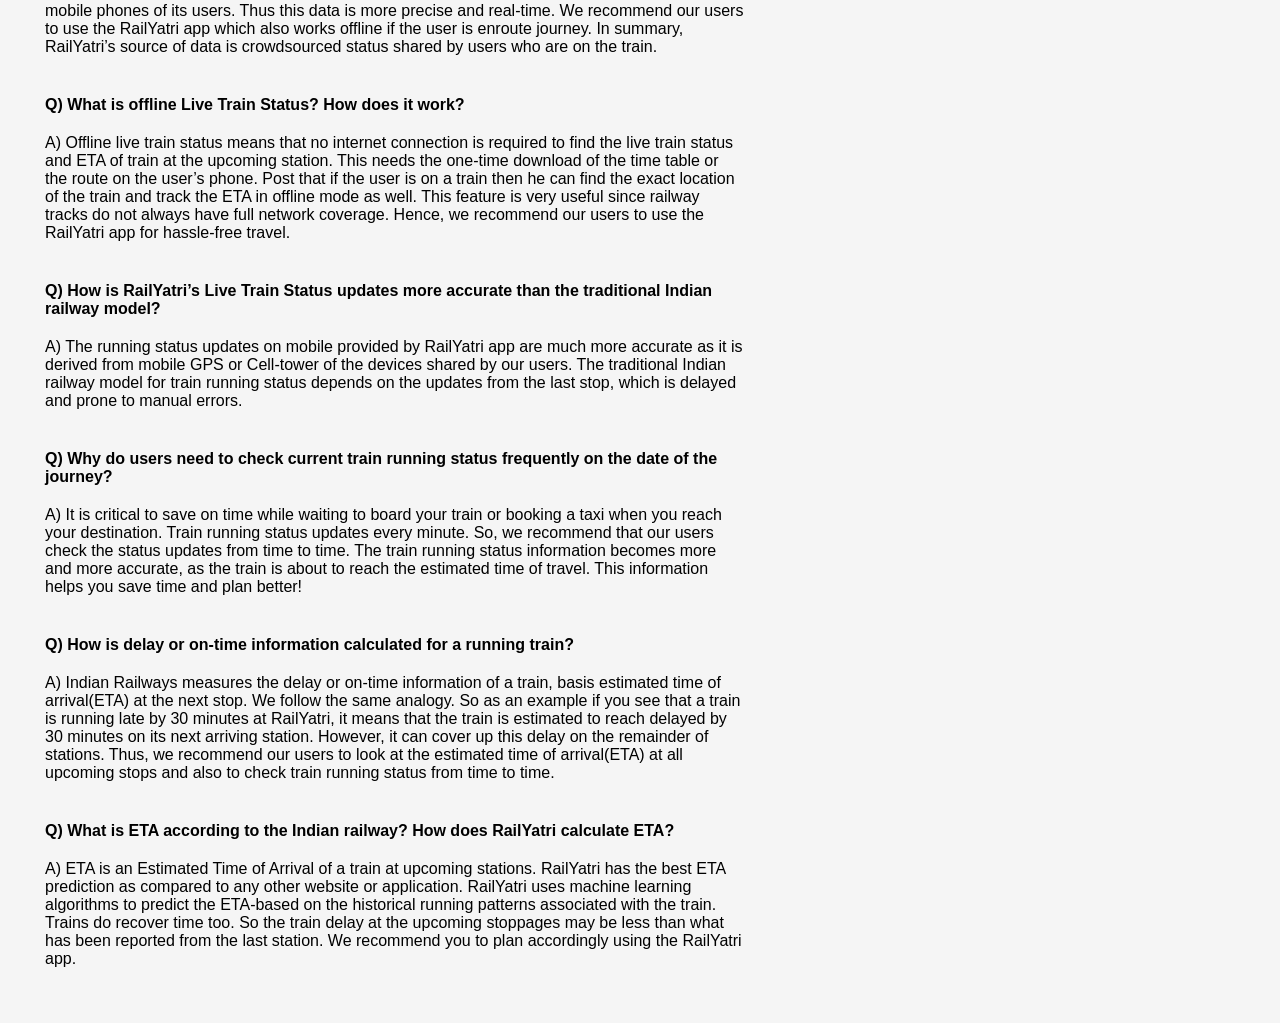
==== commit 335d5dff: "changes9" ====
--- a/index.html
+++ b/index.html
@@ -93,29 +93,5 @@
 </div>
 </div>
 </div>
-<section class="fool">
-    <header>
-        <h2 class="dud1">Find All Top Trains</h2>
-    </header>
-    <div class="table">
-        <table style="width:100%">
-            <tr>
-              <th>Firstname</th>
-              <th>Lastname</th>
-              <th>Age</th>
-            </tr>
-            <tr>
-              <td>Jill</td>
-              <td>Smith</td>
-              <td>50</td>
-            </tr>
-            <tr>
-              <td>Eve</td>
-              <td>Jackson</td>
-              <td>94</td>
-            </tr>
-          </table>
-    </div>
-</section>
 </body>
 </html>
